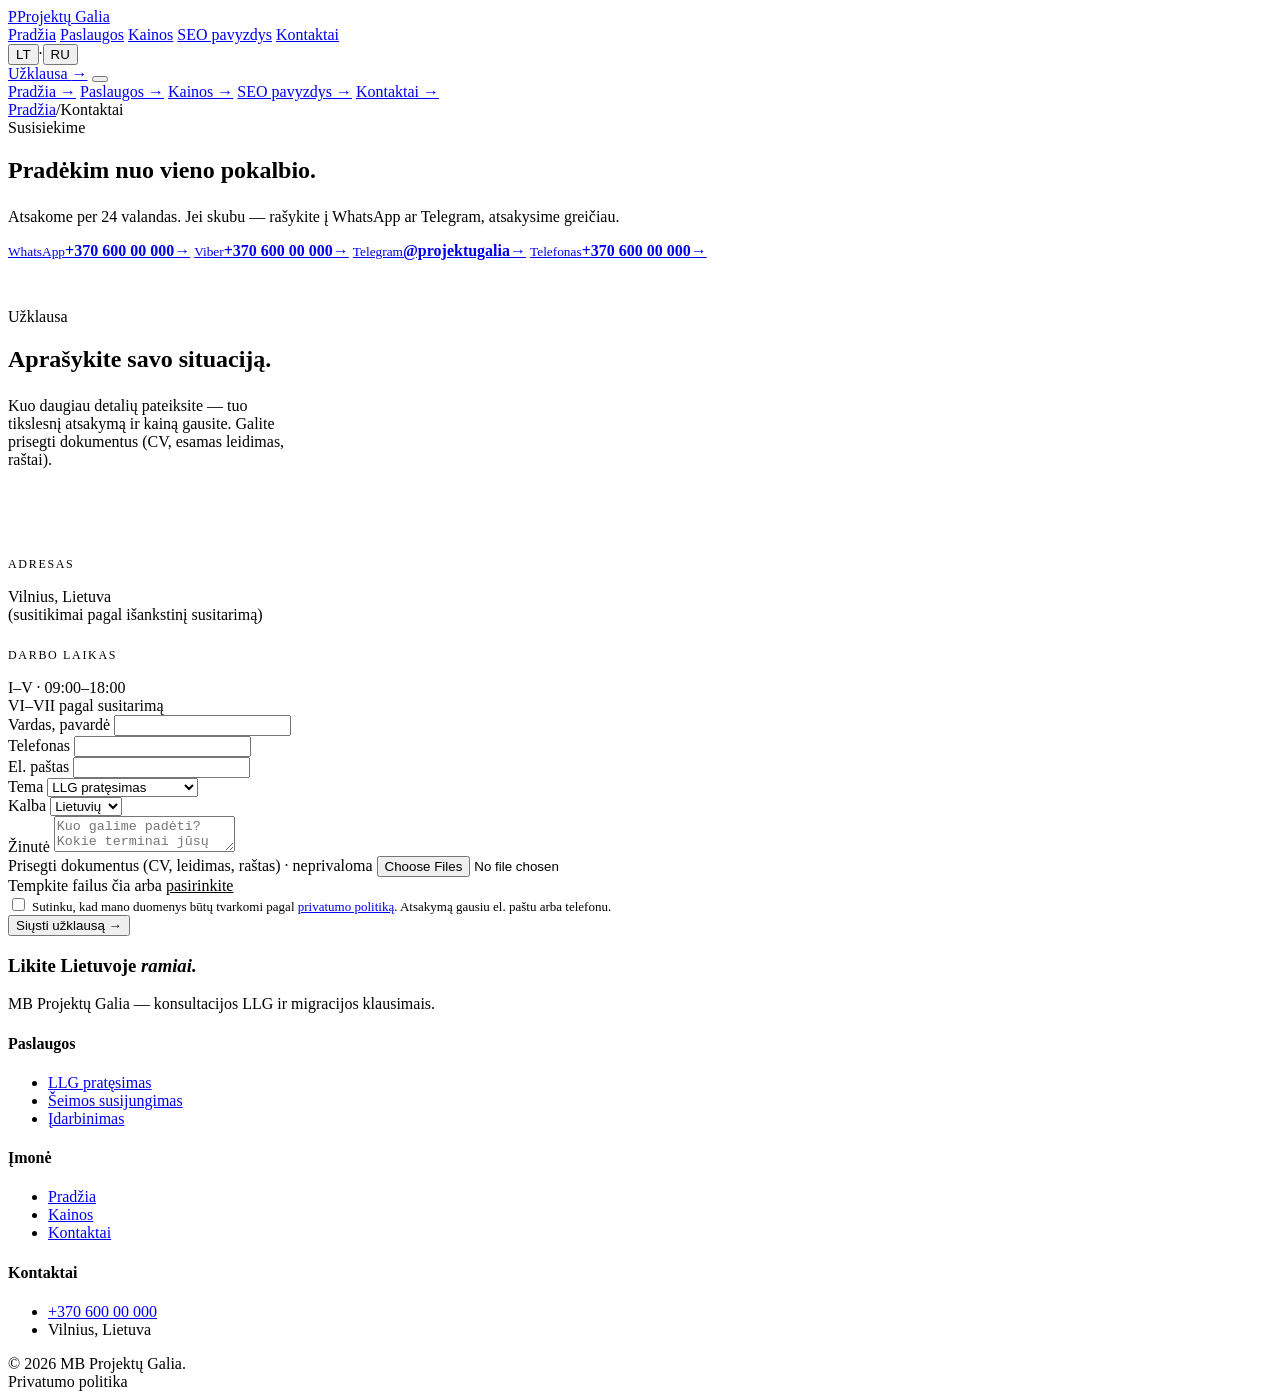
==== contact.html @ 4efe97d5 "Add files via upload" ====
<!doctype html>
<html lang="lt">
<head>
<meta charset="utf-8">
<meta name="viewport" content="width=device-width, initial-scale=1, viewport-fit=cover">
<meta name="theme-color" content="#F6F2EE">
<title>Kontaktai — Projektų Galia</title>
<meta name="description" content="Susisiekite per WhatsApp, Viber, Telegram, telefonu ar el. paštu. Pateikite užklausą su dokumentais — atsakysim per 24 val.">
<link rel="preconnect" href="https://fonts.googleapis.com">
<link rel="preconnect" href="https://fonts.gstatic.com" crossorigin>
<link href="https://fonts.googleapis.com/css2?family=Instrument+Serif:ital@0;1&family=Geist:wght@300;400;500;600&display=swap" rel="stylesheet">
<link rel="stylesheet" href="assets/styles.css">
</head>
<body>

<header class="nav">
  <div class="wrap nav-inner">
    <a href="index.html" class="brand"><span class="brand-mark">P</span><span>Projektų <span class="word">Galia</span></span></a>
    <nav class="nav-links">
      <a href="index.html">Pradžia</a>
      <a href="services.html">Paslaugos</a>
      <a href="pricing.html">Kainos</a>
      <a href="service.html">SEO pavyzdys</a>
      <a href="contact.html" class="is-active">Kontaktai</a>
    </nav>
    <div class="nav-right">
      <div class="lang-switch"><button class="is-active">LT</button><span>·</span><button>RU</button></div>
      <a href="#form" class="btn btn-primary">Užklausa <span class="arrow">→</span></a>
      <button class="nav-toggle" aria-label="Meniu"><span></span></button>
    </div>
  </div>
</header>
<div class="mobile-menu">
  <a href="index.html">Pradžia <span>→</span></a>
  <a href="services.html">Paslaugos <span>→</span></a>
  <a href="pricing.html">Kainos <span>→</span></a>
  <a href="service.html">SEO pavyzdys <span>→</span></a>
  <a href="contact.html">Kontaktai <span>→</span></a>
</div>

<section class="section" style="padding-bottom:48px;">
  <div class="wrap">
    <div class="bread"><a href="index.html">Pradžia</a><span class="sep">/</span><span>Kontaktai</span></div>
    <div class="hero-grid">
      <div class="reveal">
        <div class="eyebrow hero-eyebrow">Susisiekime</div>
        <h1>Pradėkim nuo <span class="it">vieno pokalbio.</span></h1>
        <p class="hero-lede" style="margin-top:24px;">Atsakome per 24 valandas. Jei skubu — rašykite į WhatsApp ar Telegram, atsakysime greičiau.</p>
      </div>
      <div class="reveal" style="align-self:end;">
        <div class="cta-channels">
          <a href="https://wa.me/37060000000" class="cta-channel"><span class="ch-label"><small>WhatsApp</small><strong>+370 600 00 000</strong></span><span class="arrow">→</span></a>
          <a href="viber://chat?number=%2B37060000000" class="cta-channel"><span class="ch-label"><small>Viber</small><strong>+370 600 00 000</strong></span><span class="arrow">→</span></a>
          <a href="https://t.me/projektugalia" class="cta-channel"><span class="ch-label"><small>Telegram</small><strong>@projektugalia</strong></span><span class="arrow">→</span></a>
          <a href="tel:+37060000000" class="cta-channel"><span class="ch-label"><small>Telefonas</small><strong>+370 600 00 000</strong></span><span class="arrow">→</span></a>
        </div>
      </div>
    </div>
  </div>
</section>

<section class="section" id="form" style="padding-top:0;">
  <div class="wrap">
    <div class="why" style="grid-template-columns: 5fr 7fr;">
      <div class="reveal">
        <div class="eyebrow" style="margin-bottom:20px;">Užklausa</div>
        <h2>Aprašykite <span class="it">savo situaciją.</span></h2>
        <p style="margin-top:24px;max-width:36ch;">Kuo daugiau detalių pateiksite — tuo tikslesnį atsakymą ir kainą gausite. Galite prisegti dokumentus (CV, esamas leidimas, raštai).</p>

        <div style="margin-top:48px;border-top:1px solid var(--line);padding-top:24px;">
          <h4 style="font-family:var(--font-body);font-size:12px;letter-spacing:.14em;text-transform:uppercase;color:var(--ink-3);font-weight:500;margin-bottom:16px;">Adresas</h4>
          <p style="margin:0;color:var(--ink);">Vilnius, Lietuva<br><span style="color:var(--ink-3);">(susitikimai pagal išankstinį susitarimą)</span></p>
        </div>
        <div style="margin-top:24px;">
          <h4 style="font-family:var(--font-body);font-size:12px;letter-spacing:.14em;text-transform:uppercase;color:var(--ink-3);font-weight:500;margin-bottom:16px;">Darbo laikas</h4>
          <p style="margin:0;">I–V · 09:00–18:00<br><span style="color:var(--ink-3);">VI–VII pagal susitarimą</span></p>
        </div>
      </div>

      <form class="contact-form reveal" novalidate>
        <div class="form-grid">
          <div class="field">
            <label for="name">Vardas, pavardė</label>
            <input id="name" type="text" name="name" required autocomplete="name">
          </div>
          <div class="field">
            <label for="phone">Telefonas</label>
            <input id="phone" type="tel" name="phone" autocomplete="tel">
          </div>
          <div class="field full">
            <label for="email">El. paštas</label>
            <input id="email" type="email" name="email" required autocomplete="email">
          </div>
          <div class="field">
            <label for="topic">Tema</label>
            <select id="topic" name="topic">
              <option>LLG pratęsimas</option>
              <option>Šeimos susijungimas</option>
              <option>Įdarbinimas (įmonė)</option>
              <option>Studijos</option>
              <option>Dokumentai / vertimai</option>
              <option>Kita</option>
            </select>
          </div>
          <div class="field">
            <label for="lang">Kalba</label>
            <select id="lang" name="lang">
              <option>Lietuvių</option>
              <option>Русский</option>
              <option>English</option>
            </select>
          </div>
          <div class="field full">
            <label for="msg">Žinutė</label>
            <textarea id="msg" name="msg" placeholder="Kuo galime padėti? Kokie terminai jūsų atveju?"></textarea>
          </div>
          <div class="field full">
            <label>Prisegti dokumentus (CV, leidimas, raštas) · neprivaloma</label>
            <label class="file-drop">
              <input type="file" name="files" multiple>
              <div>Tempkite failus čia arba <u>pasirinkite</u></div>
              <div class="files"></div>
            </label>
          </div>
          <div class="field full consent">
            <input id="agree" type="checkbox" required>
            <label for="agree" style="font-size:13px;letter-spacing:0;text-transform:none;color:var(--ink-3);">
              Sutinku, kad mano duomenys būtų tvarkomi pagal <a href="#">privatumo politiką</a>. Atsakymą gausiu el. paštu arba telefonu.
            </label>
          </div>
          <div class="field full" style="display:flex;gap:12px;flex-wrap:wrap;align-items:center;">
            <button type="submit" class="btn btn-accent">Siųsti užklausą <span class="arrow">→</span></button>
            <span class="form-success" style="display:none;color:var(--ok);font-size:14px;">Ačiū — gavome jūsų užklausą. Atsakysime per 24 val.</span>
          </div>
        </div>
      </form>
    </div>
  </div>
</section>

<footer class="footer">
  <div class="wrap">
    <div class="footer-grid">
      <div class="footer-brand"><h3>Likite Lietuvoje <em>ramiai.</em></h3><p>MB Projektų Galia — konsultacijos LLG ir migracijos klausimais.</p></div>
      <div><h4>Paslaugos</h4><ul><li><a href="services.html">LLG pratęsimas</a></li><li><a href="services.html">Šeimos susijungimas</a></li><li><a href="services.html">Įdarbinimas</a></li></ul></div>
      <div><h4>Įmonė</h4><ul><li><a href="index.html">Pradžia</a></li><li><a href="pricing.html">Kainos</a></li><li><a href="contact.html">Kontaktai</a></li></ul></div>
      <div><h4>Kontaktai</h4><ul><li><a href="tel:+37060000000">+370 600 00 000</a></li><li>Vilnius, Lietuva</li></ul></div>
    </div>
    <div class="footer-bottom"><div>© 2026 MB Projektų Galia.</div><div>Privatumo politika</div></div>
  </div>
</footer>

<style>.form-success.show{display:inline!important;}</style>
<script src="assets/main.js" defer></script>
</body>
</html>
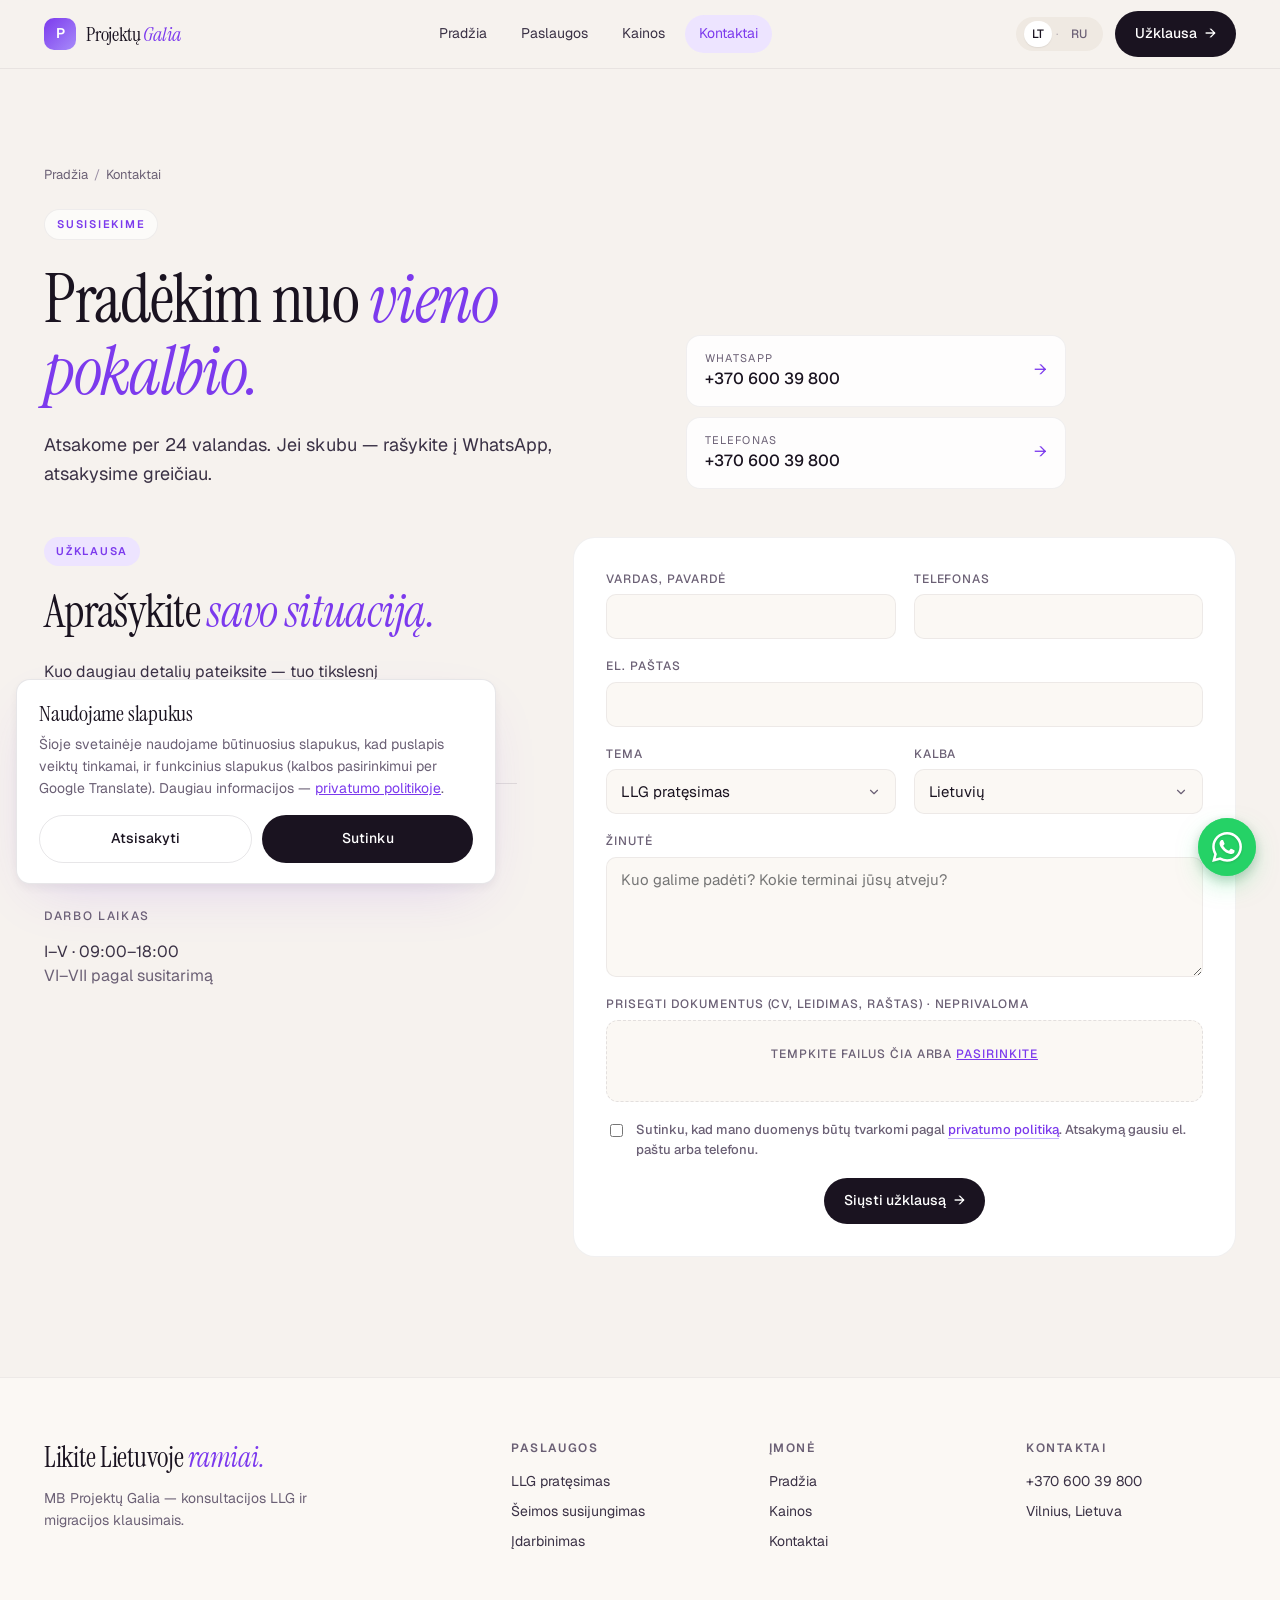
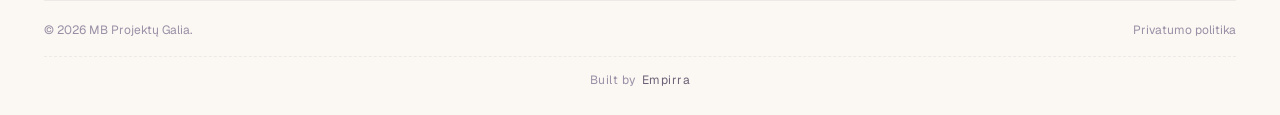
==== commit 6f6c4249: "feat: kliento turinys + WhatsApp FAB, Google Translate, cookies, privacy policy - Pakeistas placehol" ====
--- a/contact.html
+++ b/contact.html
@@ -5,7 +5,7 @@
 <meta name="viewport" content="width=device-width, initial-scale=1, viewport-fit=cover">
 <meta name="theme-color" content="#F6F2EE">
 <title>Kontaktai — Projektų Galia</title>
-<meta name="description" content="Susisiekite per WhatsApp, Viber, Telegram, telefonu ar el. paštu. Pateikite užklausą su dokumentais — atsakysim per 24 val.">
+<meta name="description" content="Susisiekite per WhatsApp, telefonu ar el. paštu. Pateikite užklausą su dokumentais — atsakysim per 24 val.">
 <link rel="preconnect" href="https://fonts.googleapis.com">
 <link rel="preconnect" href="https://fonts.gstatic.com" crossorigin>
 <link href="https://fonts.googleapis.com/css2?family=Instrument+Serif:ital@0;1&family=Geist:wght@300;400;500;600&display=swap" rel="stylesheet">
@@ -20,7 +20,6 @@
       <a href="index.html">Pradžia</a>
       <a href="services.html">Paslaugos</a>
       <a href="pricing.html">Kainos</a>
-      <a href="service.html">SEO pavyzdys</a>
       <a href="contact.html" class="is-active">Kontaktai</a>
     </nav>
     <div class="nav-right">
@@ -34,7 +33,6 @@
   <a href="index.html">Pradžia <span>→</span></a>
   <a href="services.html">Paslaugos <span>→</span></a>
   <a href="pricing.html">Kainos <span>→</span></a>
-  <a href="service.html">SEO pavyzdys <span>→</span></a>
   <a href="contact.html">Kontaktai <span>→</span></a>
 </div>
 
@@ -45,14 +43,12 @@
       <div class="reveal">
         <div class="eyebrow hero-eyebrow">Susisiekime</div>
         <h1>Pradėkim nuo <span class="it">vieno pokalbio.</span></h1>
-        <p class="hero-lede" style="margin-top:24px;">Atsakome per 24 valandas. Jei skubu — rašykite į WhatsApp ar Telegram, atsakysime greičiau.</p>
+        <p class="hero-lede" style="margin-top:24px;">Atsakome per 24 valandas. Jei skubu — rašykite į WhatsApp, atsakysime greičiau.</p>
       </div>
       <div class="reveal" style="align-self:end;">
         <div class="cta-channels">
-          <a href="https://wa.me/37060000000" class="cta-channel"><span class="ch-label"><small>WhatsApp</small><strong>+370 600 00 000</strong></span><span class="arrow">→</span></a>
-          <a href="viber://chat?number=%2B37060000000" class="cta-channel"><span class="ch-label"><small>Viber</small><strong>+370 600 00 000</strong></span><span class="arrow">→</span></a>
-          <a href="https://t.me/projektugalia" class="cta-channel"><span class="ch-label"><small>Telegram</small><strong>@projektugalia</strong></span><span class="arrow">→</span></a>
-          <a href="tel:+37060000000" class="cta-channel"><span class="ch-label"><small>Telefonas</small><strong>+370 600 00 000</strong></span><span class="arrow">→</span></a>
+          <a href="https://wa.me/37060039800" class="cta-channel"><span class="ch-label"><small>WhatsApp</small><strong>+370 600 39 800</strong></span><span class="arrow">→</span></a>
+          <a href="tel:+37060039800" class="cta-channel"><span class="ch-label"><small>Telefonas</small><strong>+370 600 39 800</strong></span><span class="arrow">→</span></a>
         </div>
       </div>
     </div>
@@ -144,13 +140,19 @@
       <div class="footer-brand"><h3>Likite Lietuvoje <em>ramiai.</em></h3><p>MB Projektų Galia — konsultacijos LLG ir migracijos klausimais.</p></div>
       <div><h4>Paslaugos</h4><ul><li><a href="services.html">LLG pratęsimas</a></li><li><a href="services.html">Šeimos susijungimas</a></li><li><a href="services.html">Įdarbinimas</a></li></ul></div>
       <div><h4>Įmonė</h4><ul><li><a href="index.html">Pradžia</a></li><li><a href="pricing.html">Kainos</a></li><li><a href="contact.html">Kontaktai</a></li></ul></div>
-      <div><h4>Kontaktai</h4><ul><li><a href="tel:+37060000000">+370 600 00 000</a></li><li>Vilnius, Lietuva</li></ul></div>
+      <div><h4>Kontaktai</h4><ul><li><a href="tel:+37060039800">+370 600 39 800</a></li><li>Vilnius, Lietuva</li></ul></div>
     </div>
-    <div class="footer-bottom"><div>© 2026 MB Projektų Galia.</div><div>Privatumo politika</div></div>
+    <div class="footer-bottom"><div>© 2026 MB Projektų Galia.</div><div><a href="privacy-policy.html">Privatumo politika</a></div></div>
+    <div class="built-by">Built by <a href="https://www.empirra.com" target="_blank" rel="noopener">Empirra</a></div>
   </div>
 </footer>
 
 <style>.form-success.show{display:inline!important;}</style>
+<a href="https://wa.me/37060039800" target="_blank" rel="noopener noreferrer" aria-label="Susisiekti per WhatsApp" class="wa-fab">
+  <svg viewBox="0 0 24 24" xmlns="http://www.w3.org/2000/svg" aria-hidden="true" focusable="false"><path d="M17.472 14.382c-.297-.149-1.758-.867-2.03-.967-.273-.099-.471-.148-.67.15-.197.297-.767.966-.94 1.164-.173.199-.347.223-.644.075-.297-.15-1.255-.463-2.39-1.475-.883-.788-1.48-1.761-1.653-2.059-.173-.297-.018-.458.13-.606.134-.133.297-.347.446-.52.149-.174.198-.298.298-.497.099-.198.05-.371-.025-.52-.075-.149-.669-1.612-.916-2.207-.242-.579-.487-.5-.669-.51l-.57-.01c-.198 0-.52.074-.792.372-.272.297-1.04 1.016-1.04 2.479 0 1.462 1.065 2.875 1.213 3.074.149.198 2.096 3.2 5.077 4.487.709.306 1.262.489 1.694.625.712.227 1.36.195 1.871.118.571-.085 1.758-.719 2.006-1.413.248-.694.248-1.289.173-1.413-.074-.124-.272-.198-.57-.347m-5.421 7.403h-.004a9.87 9.87 0 0 1-5.031-1.378l-.361-.214-3.741.982.998-3.648-.235-.374a9.86 9.86 0 0 1-1.51-5.26c.001-5.45 4.436-9.884 9.888-9.884 2.64 0 5.122 1.03 6.988 2.898a9.825 9.825 0 0 1 2.893 6.994c-.003 5.45-4.437 9.884-9.885 9.884m8.413-18.297A11.815 11.815 0 0 0 12.05 0C5.495 0 .16 5.335.157 11.892c0 2.096.547 4.142 1.588 5.945L.057 24l6.305-1.654a11.882 11.882 0 0 0 5.683 1.448h.005c6.554 0 11.89-5.335 11.893-11.893A11.821 11.821 0 0 0 20.464 3.488"/></svg>
+</a>
+<div id="google_translate_element" aria-hidden="true"></div>
 <script src="assets/main.js" defer></script>
+<script src="https://translate.google.com/translate_a/element.js?cb=googleTranslateElementInit" defer></script>
 </body>
 </html>
--- a/assets/styles.css
+++ b/assets/styles.css
@@ -0,0 +1,1467 @@
+/* ========================================================================
+   Projektų Galia — light pastel theme
+   - Background: warm cream (#F6F2EE)
+   - Accent: pastel purple (#A78BFA / #C4B5FD)
+   - Headings: Instrument Serif (italic accent)
+   - Body: Geist
+   ======================================================================== */
+
+:root {
+  --bg: #F6F2EE;
+  --bg-2: #FBF8F4;
+  --bg-3: #EFE9E2;
+  --card: #FFFFFF;
+  --line: rgba(20, 14, 30, 0.10);
+  --line-2: rgba(20, 14, 30, 0.06);
+  --ink: #1A1320;
+  --ink-2: #3A3145;
+  --ink-3: #6B6075;
+  --ink-4: #9A8FA5;
+  --accent: #7C3AED;
+  --accent-2: #A78BFA;
+  --accent-3: #C4B5FD;
+  --accent-soft: #EDE4FF;
+  --ok: #047857;
+  --warn: #B45309;
+  --shadow-sm: 0 1px 2px rgba(20, 14, 30, .04), 0 1px 1px rgba(20, 14, 30, .03);
+  --shadow-md: 0 6px 24px -8px rgba(124, 58, 237, .12), 0 2px 6px rgba(20, 14, 30, .05);
+  --shadow-lg: 0 20px 60px -20px rgba(124, 58, 237, .18), 0 4px 12px rgba(20, 14, 30, .06);
+  --radius-sm: 8px;
+  --radius: 14px;
+  --radius-lg: 22px;
+  --radius-xl: 28px;
+  --font-display: "Instrument Serif", "Geist", Georgia, serif;
+  --font-body: "Geist", -apple-system, BlinkMacSystemFont, "Segoe UI", Roboto, sans-serif;
+  --wrap: 1240px;
+  --wrap-narrow: 820px;
+  --ease: cubic-bezier(.2, .8, .2, 1);
+}
+
+*, *::before, *::after { box-sizing: border-box; }
+html { -webkit-text-size-adjust: 100%; scroll-behavior: smooth; }
+body {
+  margin: 0;
+  background: var(--bg);
+  color: var(--ink);
+  font-family: var(--font-body);
+  font-size: 16px;
+  line-height: 1.55;
+  -webkit-font-smoothing: antialiased;
+  -moz-osx-font-smoothing: grayscale;
+  text-rendering: optimizeLegibility;
+}
+
+img, svg, video { max-width: 100%; display: block; }
+
+a { color: inherit; text-decoration: none; }
+button { font: inherit; color: inherit; background: none; border: 0; cursor: pointer; }
+
+/* ========== TYPOGRAPHY ========== */
+h1, h2, h3, h4 {
+  font-family: var(--font-display);
+  font-weight: 400;
+  letter-spacing: -0.01em;
+  color: var(--ink);
+  margin: 0;
+  line-height: 1.1;
+}
+
+h1 {
+  font-size: clamp(38px, 6vw, 68px);
+  letter-spacing: -0.02em;
+  line-height: 1.05;
+}
+h2 {
+  font-size: clamp(30px, 4vw, 46px);
+  letter-spacing: -0.015em;
+  line-height: 1.1;
+}
+h3 {
+  font-size: clamp(20px, 1.6vw, 24px);
+  line-height: 1.2;
+}
+h4 {
+  font-size: 16px;
+  font-family: var(--font-body);
+  font-weight: 600;
+  letter-spacing: 0;
+}
+
+p { margin: 0; color: var(--ink-2); }
+
+.it { font-style: italic; color: var(--accent); font-family: var(--font-display); }
+
+.eyebrow {
+  display: inline-flex;
+  align-items: center;
+  font-family: var(--font-body);
+  font-size: 11px;
+  font-weight: 600;
+  letter-spacing: 0.16em;
+  text-transform: uppercase;
+  color: var(--accent);
+  padding: 6px 12px;
+  background: var(--accent-soft);
+  border-radius: 999px;
+}
+
+.hero-eyebrow { background: rgba(255, 255, 255, .65); color: var(--accent); border: 1px solid var(--line-2); }
+
+.lead {
+  font-size: 17px;
+  line-height: 1.6;
+  color: var(--ink-2);
+  max-width: 52ch;
+}
+
+.link {
+  color: var(--accent);
+  font-weight: 500;
+  border-bottom: 1px solid transparent;
+  transition: border-color .25s var(--ease);
+}
+.link:hover { border-bottom-color: var(--accent); }
+
+/* ========== LAYOUT ========== */
+.wrap {
+  max-width: var(--wrap);
+  margin: 0 auto;
+  padding: 0 24px;
+}
+.wrap-narrow {
+  max-width: var(--wrap-narrow);
+  margin: 0 auto;
+}
+
+.section { padding: 96px 0; }
+.section-tight { padding: 56px 0; }
+
+.section-head {
+  display: grid;
+  grid-template-columns: 1fr 1fr;
+  gap: 48px;
+  align-items: end;
+  margin-bottom: 56px;
+}
+.section-head .right { display: flex; flex-direction: column; justify-content: flex-end; }
+
+@media (max-width: 820px) {
+  .section { padding: 64px 0; }
+  .section-tight { padding: 40px 0; }
+  .section-head { grid-template-columns: 1fr; gap: 24px; margin-bottom: 36px; }
+}
+
+/* ========== NAV ========== */
+.nav {
+  position: sticky;
+  top: 0;
+  z-index: 50;
+  background: rgba(246, 242, 238, 0.82);
+  backdrop-filter: saturate(140%) blur(16px);
+  -webkit-backdrop-filter: saturate(140%) blur(16px);
+  border-bottom: 1px solid var(--line-2);
+}
+.nav-inner {
+  display: flex;
+  align-items: center;
+  justify-content: space-between;
+  gap: 24px;
+  height: 68px;
+}
+.brand {
+  display: inline-flex;
+  align-items: center;
+  gap: 10px;
+  font-family: var(--font-display);
+  font-size: 20px;
+  letter-spacing: -0.01em;
+  color: var(--ink);
+}
+.brand-mark {
+  display: inline-grid;
+  place-items: center;
+  width: 32px;
+  height: 32px;
+  border-radius: 10px;
+  background: linear-gradient(135deg, var(--accent), var(--accent-2));
+  color: #fff;
+  font-family: var(--font-body);
+  font-size: 14px;
+  font-weight: 600;
+  letter-spacing: -0.02em;
+}
+.brand .word { font-style: italic; color: var(--accent); }
+
+.nav-links {
+  display: flex;
+  gap: 6px;
+  align-items: center;
+}
+.nav-links a {
+  padding: 8px 14px;
+  font-size: 14px;
+  color: var(--ink-2);
+  border-radius: 999px;
+  transition: color .2s var(--ease), background .2s var(--ease);
+}
+.nav-links a:hover { color: var(--ink); background: var(--bg-3); }
+.nav-links a.is-active { color: var(--accent); background: var(--accent-soft); }
+
+.nav-right { display: flex; align-items: center; gap: 12px; }
+
+.lang-switch {
+  display: inline-flex;
+  align-items: center;
+  gap: 4px;
+  padding: 4px 8px;
+  background: var(--bg-3);
+  border-radius: 999px;
+  font-size: 12px;
+  letter-spacing: 0.06em;
+  color: var(--ink-3);
+}
+.lang-switch button {
+  padding: 4px 8px;
+  border-radius: 999px;
+  font-weight: 500;
+  color: var(--ink-3);
+  transition: color .2s var(--ease), background .2s var(--ease);
+}
+.lang-switch button.is-active { background: #fff; color: var(--ink); box-shadow: var(--shadow-sm); }
+.lang-switch span { opacity: .4; }
+
+.nav-toggle {
+  display: none;
+  width: 40px; height: 40px;
+  border-radius: 12px;
+  border: 1px solid var(--line);
+  position: relative;
+}
+.nav-toggle span,
+.nav-toggle span::before,
+.nav-toggle span::after {
+  content: "";
+  display: block;
+  position: absolute;
+  left: 11px;
+  width: 18px;
+  height: 1.5px;
+  background: var(--ink);
+  transition: transform .25s var(--ease), top .25s var(--ease);
+}
+.nav-toggle span { top: 50%; transform: translateY(-50%); }
+.nav-toggle span::before { top: -6px; }
+.nav-toggle span::after { top: 6px; }
+.nav-toggle.is-open span { background: transparent; }
+.nav-toggle.is-open span::before { top: 0; transform: rotate(45deg); }
+.nav-toggle.is-open span::after { top: 0; transform: rotate(-45deg); }
+
+.mobile-menu {
+  display: none;
+  padding: 12px 24px 24px;
+  background: var(--bg);
+  border-bottom: 1px solid var(--line-2);
+  position: sticky;
+  top: 68px;
+  z-index: 49;
+}
+.mobile-menu a {
+  display: flex;
+  align-items: center;
+  justify-content: space-between;
+  padding: 14px 4px;
+  border-bottom: 1px solid var(--line-2);
+  font-size: 18px;
+  color: var(--ink);
+}
+.mobile-menu a span { color: var(--accent); }
+.mobile-menu .menu-cta {
+  margin-top: 16px;
+  display: flex;
+  flex-direction: column;
+  gap: 10px;
+}
+
+@media (max-width: 900px) {
+  .nav-links { display: none; }
+  .lang-switch { display: none; }
+  .nav-right .btn-accent,
+  .nav-right .btn-primary { display: none; }
+  .nav-toggle { display: inline-flex; align-items: center; justify-content: center; }
+  .mobile-menu.is-open { display: block; }
+}
+
+/* ========== BUTTONS ========== */
+.btn {
+  display: inline-flex;
+  align-items: center;
+  gap: 8px;
+  padding: 12px 20px;
+  border-radius: 999px;
+  font-size: 14px;
+  font-weight: 500;
+  white-space: nowrap;
+  transition: transform .2s var(--ease), background .25s var(--ease), color .25s var(--ease), box-shadow .25s var(--ease), border-color .25s var(--ease);
+  cursor: pointer;
+}
+.btn:hover { transform: translateY(-1px); }
+.btn:active { transform: translateY(0); }
+
+.btn-accent,
+.btn-primary {
+  background: var(--ink);
+  color: #fff;
+}
+.btn-accent:hover,
+.btn-primary:hover {
+  background: var(--accent);
+  box-shadow: var(--shadow-md);
+}
+.btn-ghost {
+  background: transparent;
+  color: var(--ink);
+  border: 1px solid var(--line);
+}
+.btn-ghost:hover { background: #fff; border-color: var(--accent-3); }
+
+.btn .arrow { transition: transform .25s var(--ease); }
+.btn:hover .arrow { transform: translateX(3px); }
+.arrow { display: inline-block; }
+
+/* ========== HERO ========== */
+.hero {
+  padding: 56px 0 80px;
+  position: relative;
+  overflow: hidden;
+}
+.hero::before {
+  content: "";
+  position: absolute;
+  top: -20%;
+  right: -10%;
+  width: 540px;
+  height: 540px;
+  border-radius: 50%;
+  background: radial-gradient(circle at center, var(--accent-soft) 0%, transparent 65%);
+  pointer-events: none;
+}
+.hero-grid {
+  display: grid;
+  grid-template-columns: 1.05fr 1fr;
+  gap: 64px;
+  align-items: center;
+  position: relative;
+  z-index: 1;
+}
+.hero-lede {
+  margin-top: 24px;
+  font-size: 18px;
+  color: var(--ink-2);
+  max-width: 52ch;
+  line-height: 1.6;
+}
+.hero-cta {
+  margin-top: 32px;
+  display: flex;
+  flex-wrap: wrap;
+  gap: 12px;
+}
+.hero-meta {
+  margin-top: 36px;
+  display: flex;
+  flex-wrap: wrap;
+  gap: 20px 28px;
+  color: var(--ink-3);
+  font-size: 13px;
+}
+.hero-meta > div { display: inline-flex; align-items: center; gap: 8px; }
+.dot {
+  width: 6px; height: 6px;
+  border-radius: 50%;
+  background: var(--accent-2);
+}
+
+@media (max-width: 900px) {
+  .hero { padding: 40px 0 56px; }
+  .hero-grid { grid-template-columns: 1fr; gap: 40px; }
+}
+
+h1 { margin-top: 24px; }
+
+/* ========== HERO VISUAL (LIVE byla card) ========== */
+.hero-visual {
+  position: relative;
+  display: flex;
+  justify-content: center;
+}
+.hero-visual-inner {
+  width: 100%;
+  max-width: 480px;
+  background: #fff;
+  border-radius: var(--radius-lg);
+  border: 1px solid var(--line-2);
+  box-shadow: var(--shadow-lg);
+  overflow: hidden;
+}
+.hv-head {
+  display: flex;
+  align-items: center;
+  justify-content: space-between;
+  gap: 12px;
+  padding: 14px 18px;
+  background: var(--bg-2);
+  border-bottom: 1px solid var(--line-2);
+  font-family: var(--font-body);
+  font-size: 12px;
+  letter-spacing: 0.08em;
+  color: var(--ink-3);
+  text-transform: uppercase;
+}
+.dots { display: inline-flex; gap: 5px; }
+.dots span {
+  width: 9px; height: 9px;
+  border-radius: 50%;
+  background: var(--line);
+}
+.dots span:nth-child(1) { background: #FCA5A5; }
+.dots span:nth-child(2) { background: #FCD34D; }
+.dots span:nth-child(3) { background: #6EE7B7; }
+
+.live {
+  display: inline-flex;
+  align-items: center;
+  gap: 6px;
+  color: #B91C1C;
+  font-weight: 600;
+}
+.live::before {
+  content: "";
+  width: 6px; height: 6px;
+  border-radius: 50%;
+  background: #DC2626;
+  box-shadow: 0 0 0 0 rgba(220, 38, 38, .55);
+  animation: pulse 1.6s infinite;
+}
+@keyframes pulse {
+  0% { box-shadow: 0 0 0 0 rgba(220, 38, 38, .55); }
+  70% { box-shadow: 0 0 0 8px rgba(220, 38, 38, 0); }
+  100% { box-shadow: 0 0 0 0 rgba(220, 38, 38, 0); }
+}
+
+.hv-flow { padding: 16px 18px; display: flex; flex-direction: column; gap: 6px; }
+.hv-row {
+  display: grid;
+  grid-template-columns: auto 1fr auto;
+  align-items: center;
+  gap: 12px;
+  padding: 10px 12px;
+  border-radius: var(--radius);
+  background: var(--bg-2);
+  border: 1px solid var(--line-2);
+}
+.hv-row .node {
+  display: inline-grid;
+  place-items: center;
+  width: 32px; height: 32px;
+  border-radius: 10px;
+  background: var(--bg-3);
+  color: var(--ink-3);
+  font-family: var(--font-body);
+  font-size: 12px;
+  font-weight: 600;
+}
+.hv-row .label {
+  display: flex;
+  flex-direction: column;
+  gap: 2px;
+  font-size: 14px;
+  color: var(--ink);
+}
+.hv-row .label small {
+  font-size: 12px;
+  color: var(--ink-3);
+}
+.hv-row .badge {
+  font-size: 11px;
+  font-weight: 600;
+  letter-spacing: 0.04em;
+  padding: 4px 10px;
+  border-radius: 999px;
+  background: var(--bg-3);
+  color: var(--ink-3);
+  text-transform: uppercase;
+}
+.hv-row.done .node { background: #D1FAE5; color: #047857; }
+.hv-row.done .badge { background: #D1FAE5; color: #047857; }
+.hv-row:not(.done):not(.pending) .node { background: var(--accent-soft); color: var(--accent); }
+.hv-row:not(.done):not(.pending) .badge { background: var(--accent-soft); color: var(--accent); }
+.hv-row.pending .node { background: var(--bg-3); color: var(--ink-4); }
+.hv-row.pending .badge { background: transparent; border: 1px dashed var(--line); color: var(--ink-4); }
+
+.hv-foot {
+  display: flex;
+  justify-content: space-between;
+  align-items: center;
+  gap: 12px;
+  padding: 14px 18px;
+  border-top: 1px solid var(--line-2);
+  background: var(--bg-2);
+  font-size: 13px;
+  color: var(--ink-3);
+}
+.hv-foot strong { color: var(--ink); font-weight: 600; }
+
+
+/* ========== TRUST STRIP ========== */
+.trust-strip {
+  padding: 24px 0;
+  border-top: 1px solid var(--line-2);
+  border-bottom: 1px solid var(--line-2);
+  background: var(--bg-2);
+}
+.trust-strip-inner {
+  display: grid;
+  grid-template-columns: repeat(4, 1fr);
+  gap: 24px;
+}
+.trust-stat .num {
+  font-family: var(--font-display);
+  font-size: clamp(28px, 3.4vw, 40px);
+  color: var(--ink);
+  line-height: 1;
+  letter-spacing: -0.02em;
+}
+.trust-stat .lbl {
+  margin-top: 6px;
+  font-size: 13px;
+  color: var(--ink-3);
+}
+@media (max-width: 720px) {
+  .trust-strip-inner { grid-template-columns: repeat(2, 1fr); gap: 20px 16px; }
+}
+
+/* ========== INTEGRATIONS ========== */
+.integ { padding: 64px 0; }
+.integ-h {
+  text-align: center;
+  font-size: 12px;
+  letter-spacing: 0.16em;
+  text-transform: uppercase;
+  color: var(--ink-3);
+  margin-bottom: 28px;
+}
+.integ-grid {
+  display: flex;
+  flex-wrap: wrap;
+  justify-content: center;
+  gap: 10px 14px;
+}
+.integ-chip {
+  display: inline-flex;
+  align-items: center;
+  gap: 8px;
+  padding: 8px 14px;
+  border-radius: 999px;
+  border: 1px solid var(--line-2);
+  background: #fff;
+  font-size: 12px;
+  letter-spacing: 0.08em;
+  color: var(--ink-2);
+}
+
+/* ========== FEATURE CARDS ========== */
+.feat-grid {
+  display: grid;
+  grid-template-columns: repeat(3, 1fr);
+  gap: 20px;
+}
+.feat-card {
+  background: #fff;
+  border-radius: var(--radius-lg);
+  border: 1px solid var(--line-2);
+  overflow: hidden;
+  transition: transform .35s var(--ease), box-shadow .35s var(--ease), border-color .35s var(--ease);
+  display: flex;
+  flex-direction: column;
+}
+.feat-card:hover {
+  transform: translateY(-3px);
+  box-shadow: var(--shadow-md);
+  border-color: var(--accent-3);
+}
+.feat-viz {
+  height: 200px;
+  background: var(--bg-2);
+  border-bottom: 1px solid var(--line-2);
+  display: flex;
+  align-items: center;
+  justify-content: center;
+  padding: 20px;
+}
+.feat-body { padding: 22px 24px 26px; }
+.feat-body h3 { margin-bottom: 10px; }
+.feat-body p { font-size: 14px; color: var(--ink-3); }
+
+.viz-rows {
+  width: 100%;
+  display: flex;
+  flex-direction: column;
+  gap: 8px;
+}
+.viz-row {
+  display: grid;
+  grid-template-columns: 18px 1fr 40px;
+  align-items: center;
+  gap: 10px;
+  padding: 8px 12px;
+  background: #fff;
+  border-radius: 10px;
+  border: 1px solid var(--line-2);
+  font-size: 12px;
+  color: var(--ink-3);
+  font-family: "Geist Mono", ui-monospace, SFMono-Regular, Menlo, monospace;
+}
+.viz-row .vn {
+  width: 8px; height: 8px;
+  border-radius: 2px;
+  background: var(--bg-3);
+}
+.viz-row .vbar {
+  height: 4px;
+  border-radius: 999px;
+  background: var(--bg-3);
+}
+.viz-row.hi { border-color: var(--accent-3); background: var(--accent-soft); color: var(--accent); }
+.viz-row.hi .vn { background: var(--accent); }
+.viz-row.hi .vbar { background: var(--accent-2); }
+
+.viz-chart { width: 100%; }
+.viz-chart svg { width: 100%; height: 100%; }
+
+.viz-nodes { width: 100%; }
+.workflow-svg { width: 100%; height: 100%; }
+.workflow-svg .line { stroke: var(--line); stroke-width: 1.5; fill: none; }
+.workflow-svg .line.active { stroke: var(--accent-2); stroke-dasharray: 6 4; animation: dash 1.4s linear infinite; }
+@keyframes dash { to { stroke-dashoffset: -20; } }
+.workflow-svg .node { fill: #fff; stroke: var(--line); stroke-width: 1.5; }
+.workflow-svg .node.hi { fill: var(--accent); stroke: var(--accent); }
+.workflow-svg text {
+  font-family: var(--font-body);
+  font-size: 10px;
+  fill: var(--ink-3);
+  letter-spacing: 0.04em;
+  text-transform: uppercase;
+}
+
+@media (max-width: 900px) { .feat-grid { grid-template-columns: 1fr; } }
+
+/* ========== WHY (AUTHORITY) ========== */
+.why {
+  display: grid;
+  grid-template-columns: 5fr 7fr;
+  gap: 56px;
+  align-items: start;
+}
+.why-h p { margin-top: 24px; max-width: 38ch; }
+.why-list { display: grid; grid-template-columns: repeat(2, 1fr); gap: 20px; }
+.why-item {
+  background: #fff;
+  border: 1px solid var(--line-2);
+  border-radius: var(--radius);
+  padding: 24px;
+  display: flex;
+  flex-direction: column;
+  gap: 12px;
+  transition: border-color .25s var(--ease), transform .25s var(--ease);
+}
+.why-item:hover { border-color: var(--accent-3); transform: translateY(-2px); }
+.why-item .idx {
+  font-family: var(--font-display);
+  font-size: 22px;
+  color: var(--accent);
+  font-style: italic;
+}
+.why-item h3 { font-size: 18px; margin-bottom: 6px; }
+.why-item p { font-size: 14px; color: var(--ink-3); }
+
+@media (max-width: 900px) {
+  .why { grid-template-columns: 1fr; gap: 32px; }
+  .why-list { grid-template-columns: 1fr; }
+}
+
+/* ========== SERVICES GRID ========== */
+.services-grid {
+  display: grid;
+  grid-template-columns: repeat(2, 1fr);
+  gap: 20px;
+}
+.svc-card {
+  background: #fff;
+  border: 1px solid var(--line-2);
+  border-radius: var(--radius-lg);
+  padding: 28px 28px 26px;
+  display: flex;
+  flex-direction: column;
+  gap: 18px;
+  transition: transform .3s var(--ease), box-shadow .3s var(--ease), border-color .3s var(--ease);
+  min-height: 260px;
+}
+.svc-card:hover {
+  transform: translateY(-3px);
+  box-shadow: var(--shadow-md);
+  border-color: var(--accent-3);
+}
+.svc-card .num {
+  font-family: var(--font-body);
+  font-size: 11px;
+  letter-spacing: 0.16em;
+  text-transform: uppercase;
+  color: var(--accent);
+}
+.svc-card h3 { font-size: 22px; margin-bottom: 8px; }
+.svc-card p { font-size: 14px; color: var(--ink-3); line-height: 1.55; }
+.meta { display: flex; flex-wrap: wrap; gap: 6px; }
+.tag {
+  display: inline-flex;
+  align-items: center;
+  padding: 4px 10px;
+  background: var(--bg-3);
+  border-radius: 999px;
+  font-size: 11px;
+  letter-spacing: 0.04em;
+  color: var(--ink-2);
+}
+.more {
+  font-size: 13px;
+  font-weight: 500;
+  color: var(--accent);
+  display: inline-flex;
+  align-items: center;
+  gap: 6px;
+}
+.more .arrow { transition: transform .25s var(--ease); }
+.svc-card:hover .more .arrow { transform: translateX(3px); }
+
+@media (max-width: 820px) { .services-grid { grid-template-columns: 1fr; } }
+
+/* ========== PROCESS ========== */
+.process-grid {
+  display: grid;
+  grid-template-columns: repeat(4, 1fr);
+  gap: 18px;
+}
+.process-step {
+  background: var(--bg-2);
+  border: 1px solid var(--line-2);
+  border-radius: var(--radius);
+  padding: 22px;
+  display: flex;
+  flex-direction: column;
+  gap: 18px;
+  min-height: 180px;
+}
+.process-step .top {
+  display: flex;
+  justify-content: space-between;
+  align-items: center;
+}
+.step-num {
+  font-family: var(--font-display);
+  font-size: 28px;
+  font-style: italic;
+  color: var(--accent);
+  line-height: 1;
+}
+.step-tag {
+  font-size: 11px;
+  letter-spacing: 0.12em;
+  text-transform: uppercase;
+  color: var(--ink-3);
+  padding: 4px 10px;
+  background: #fff;
+  border-radius: 999px;
+  border: 1px solid var(--line-2);
+}
+.process-step h3 { font-size: 18px; margin-bottom: 6px; }
+.process-step p { font-size: 14px; color: var(--ink-3); }
+
+@media (max-width: 900px) { .process-grid { grid-template-columns: repeat(2, 1fr); } }
+@media (max-width: 540px) { .process-grid { grid-template-columns: 1fr; } }
+
+/* ========== SEO GRID ========== */
+.seo-grid {
+  display: grid;
+  grid-template-columns: repeat(3, 1fr);
+  gap: 14px;
+}
+.seo-cell {
+  display: flex;
+  flex-direction: column;
+  gap: 12px;
+  padding: 22px 24px;
+  background: #fff;
+  border: 1px solid var(--line-2);
+  border-radius: var(--radius);
+  transition: border-color .25s var(--ease), transform .25s var(--ease), box-shadow .25s var(--ease);
+  min-height: 150px;
+}
+.seo-cell:hover {
+  border-color: var(--accent-3);
+  transform: translateY(-2px);
+  box-shadow: var(--shadow-sm);
+}
+.seo-loc {
+  font-size: 11px;
+  letter-spacing: 0.12em;
+  text-transform: uppercase;
+  color: var(--accent);
+}
+.seo-cell h4 {
+  font-family: var(--font-display);
+  font-size: 19px;
+  font-weight: 400;
+  line-height: 1.25;
+  color: var(--ink);
+}
+.seo-arrow {
+  margin-top: auto;
+  font-size: 13px;
+  color: var(--ink-3);
+  display: inline-flex;
+  align-items: center;
+  gap: 6px;
+}
+.seo-cell:hover .seo-arrow { color: var(--accent); }
+
+@media (max-width: 900px) { .seo-grid { grid-template-columns: repeat(2, 1fr); } }
+@media (max-width: 540px) { .seo-grid { grid-template-columns: 1fr; } }
+
+/* ========== FAQ ========== */
+.faq {
+  display: grid;
+  grid-template-columns: 5fr 7fr;
+  gap: 56px;
+  align-items: start;
+}
+.faq-list {
+  display: flex;
+  flex-direction: column;
+  gap: 8px;
+}
+.faq-item {
+  background: #fff;
+  border: 1px solid var(--line-2);
+  border-radius: var(--radius);
+  overflow: hidden;
+  transition: border-color .25s var(--ease);
+}
+.faq-item.is-open { border-color: var(--accent-3); }
+.faq-q {
+  width: 100%;
+  display: flex;
+  justify-content: space-between;
+  align-items: center;
+  gap: 16px;
+  text-align: left;
+  padding: 18px 22px;
+  font-size: 16px;
+  color: var(--ink);
+  font-weight: 500;
+}
+.faq-q .icon {
+  position: relative;
+  width: 16px;
+  height: 16px;
+  flex-shrink: 0;
+}
+.faq-q .icon::before,
+.faq-q .icon::after {
+  content: "";
+  position: absolute;
+  top: 50%;
+  left: 0;
+  width: 16px;
+  height: 1.5px;
+  background: var(--accent);
+  transition: transform .3s var(--ease);
+}
+.faq-q .icon::after { transform: rotate(90deg); }
+.faq-item.is-open .faq-q .icon::after { transform: rotate(0); }
+.faq-a {
+  display: grid;
+  grid-template-rows: 0fr;
+  transition: grid-template-rows .35s var(--ease);
+}
+.faq-item.is-open .faq-a { grid-template-rows: 1fr; }
+.faq-a-inner {
+  overflow: hidden;
+  padding: 0 22px;
+  color: var(--ink-2);
+  font-size: 14px;
+  line-height: 1.6;
+}
+.faq-item.is-open .faq-a-inner { padding: 0 22px 22px; }
+
+@media (max-width: 900px) {
+  .faq { grid-template-columns: 1fr; gap: 28px; }
+}
+
+/* ========== CTA BANNER ========== */
+.cta-banner {
+  background: linear-gradient(135deg, #fff 0%, var(--accent-soft) 100%);
+  border: 1px solid var(--line-2);
+  border-radius: var(--radius-xl);
+  padding: 56px;
+  position: relative;
+  overflow: hidden;
+}
+.cta-banner-inner {
+  display: grid;
+  grid-template-columns: 1fr 1fr;
+  gap: 48px;
+  align-items: end;
+}
+.cta-row { display: flex; flex-wrap: wrap; gap: 12px; }
+.cta-banner-right { display: flex; align-items: end; justify-content: flex-end; }
+.cta-channels {
+  display: flex;
+  flex-direction: column;
+  gap: 10px;
+  width: 100%;
+  max-width: 380px;
+}
+.cta-channel {
+  display: flex;
+  align-items: center;
+  justify-content: space-between;
+  padding: 14px 18px;
+  background: rgba(255, 255, 255, .85);
+  border: 1px solid var(--line-2);
+  border-radius: var(--radius);
+  transition: background .25s var(--ease), border-color .25s var(--ease), transform .25s var(--ease);
+}
+.cta-channel:hover { background: #fff; border-color: var(--accent-3); transform: translateX(2px); }
+.ch-label { display: flex; flex-direction: column; }
+.ch-label small { font-size: 11px; letter-spacing: 0.12em; text-transform: uppercase; color: var(--ink-3); }
+.ch-label strong { font-weight: 500; color: var(--ink); }
+.cta-channel .arrow { color: var(--accent); }
+
+@media (max-width: 820px) {
+  .cta-banner { padding: 36px 28px; }
+  .cta-banner-inner { grid-template-columns: 1fr; gap: 32px; }
+  .cta-banner-right { justify-content: flex-start; }
+  .cta-channels { max-width: 100%; }
+}
+
+/* ========== FOOTER ========== */
+.footer {
+  background: var(--bg-2);
+  border-top: 1px solid var(--line-2);
+  padding: 64px 0 24px;
+  margin-top: 24px;
+}
+.footer-grid {
+  display: grid;
+  grid-template-columns: 2fr 1fr 1fr 1fr;
+  gap: 48px;
+  margin-bottom: 48px;
+}
+.footer-brand h3 {
+  font-size: 28px;
+  line-height: 1.15;
+  margin-bottom: 14px;
+}
+.footer-brand h3 em,
+.footer-brand h3 .it {
+  font-style: italic;
+  color: var(--accent);
+}
+.footer-brand p { font-size: 14px; color: var(--ink-3); max-width: 36ch; }
+.footer h4 {
+  font-size: 12px;
+  letter-spacing: 0.12em;
+  text-transform: uppercase;
+  color: var(--ink-3);
+  font-weight: 600;
+  margin-bottom: 16px;
+}
+.footer ul { list-style: none; padding: 0; margin: 0; display: flex; flex-direction: column; gap: 8px; }
+.footer ul li, .footer ul li a { font-size: 14px; color: var(--ink-2); }
+.footer ul li a { transition: color .2s var(--ease); }
+.footer ul li a:hover { color: var(--accent); }
+.footer-bottom {
+  display: flex;
+  justify-content: space-between;
+  padding-top: 20px;
+  border-top: 1px solid var(--line-2);
+  font-size: 12px;
+  color: var(--ink-4);
+}
+@media (max-width: 820px) {
+  .footer-grid { grid-template-columns: 1fr 1fr; gap: 32px; }
+  .footer-bottom { flex-direction: column; gap: 8px; }
+}
+@media (max-width: 520px) {
+  .footer-grid { grid-template-columns: 1fr; }
+}
+
+/* ========== MOBILE STICKY CTA ========== */
+.mobile-cta {
+  display: none;
+  position: fixed;
+  left: 16px;
+  right: 16px;
+  bottom: 16px;
+  z-index: 40;
+  padding: 14px 20px;
+  background: var(--ink);
+  color: #fff;
+  border-radius: 999px;
+  font-size: 15px;
+  font-weight: 500;
+  align-items: center;
+  justify-content: space-between;
+  gap: 12px;
+  box-shadow: 0 12px 32px -10px rgba(124, 58, 237, .35), 0 2px 8px rgba(20, 14, 30, .12);
+}
+@media (max-width: 720px) {
+  .mobile-cta { display: flex; }
+  body { padding-bottom: 72px; }
+}
+
+/* ========== BREADCRUMBS / PROSE / TOC / TLDR ========== */
+.bread {
+  display: flex;
+  align-items: center;
+  flex-wrap: wrap;
+  gap: 6px;
+  font-size: 13px;
+  color: var(--ink-3);
+  margin-bottom: 24px;
+}
+.bread a { color: var(--ink-3); transition: color .2s var(--ease); }
+.bread a:hover { color: var(--accent); }
+.bread .sep { color: var(--ink-4); }
+
+.tldr {
+  margin-top: 32px;
+  padding: 20px 24px;
+  background: var(--accent-soft);
+  border-left: 3px solid var(--accent);
+  border-radius: 0 var(--radius) var(--radius) 0;
+  font-size: 15px;
+  color: var(--ink-2);
+  line-height: 1.55;
+}
+.tldr strong { color: var(--accent); font-weight: 600; }
+
+.toc {
+  margin-top: 32px;
+  padding: 20px 24px;
+  background: var(--bg-2);
+  border: 1px solid var(--line-2);
+  border-radius: var(--radius);
+  display: grid;
+  grid-template-columns: repeat(3, 1fr);
+  gap: 8px 16px;
+}
+.toc a {
+  font-size: 13px;
+  color: var(--ink-2);
+  padding: 4px 0;
+  transition: color .2s var(--ease);
+}
+.toc a:hover { color: var(--accent); }
+@media (max-width: 820px) { .toc { grid-template-columns: 1fr; } }
+
+.prose { margin-top: 48px; }
+.prose h2 {
+  font-size: clamp(26px, 3vw, 34px);
+  margin: 48px 0 16px;
+  scroll-margin-top: 100px;
+}
+.prose h3 {
+  font-family: var(--font-body);
+  font-size: 17px;
+  font-weight: 600;
+  margin: 24px 0 8px;
+  color: var(--ink);
+}
+.prose p, .prose ul, .prose ol {
+  font-size: 16px;
+  color: var(--ink-2);
+  line-height: 1.7;
+  margin: 0 0 12px;
+}
+.prose ul, .prose ol { padding-left: 22px; }
+.prose li { margin-bottom: 6px; }
+.prose strong { color: var(--ink); font-weight: 600; }
+
+/* ========== PRICING ========== */
+.price-grid {
+  display: grid;
+  grid-template-columns: repeat(3, 1fr);
+  gap: 20px;
+}
+.price-card {
+  background: #fff;
+  border: 1px solid var(--line-2);
+  border-radius: var(--radius-lg);
+  padding: 32px 28px 30px;
+  display: flex;
+  flex-direction: column;
+  gap: 20px;
+  position: relative;
+  transition: border-color .25s var(--ease), box-shadow .25s var(--ease), transform .25s var(--ease);
+}
+.price-card:hover { border-color: var(--accent-3); transform: translateY(-2px); }
+.price-card.featured {
+  border-color: var(--accent);
+  box-shadow: var(--shadow-md);
+  background: linear-gradient(180deg, #fff 0%, var(--accent-soft) 130%);
+}
+.price-card .badge {
+  position: absolute;
+  top: -12px;
+  left: 28px;
+  padding: 6px 12px;
+  background: var(--accent);
+  color: #fff;
+  border-radius: 999px;
+  font-size: 11px;
+  letter-spacing: 0.1em;
+  text-transform: uppercase;
+  font-weight: 600;
+}
+.price-card h3 { font-size: 22px; }
+.price-card > div > p { font-size: 14px; color: var(--ink-3); }
+.price {
+  font-family: var(--font-display);
+  font-size: 42px;
+  color: var(--ink);
+  display: flex;
+  flex-direction: column;
+  line-height: 1;
+  letter-spacing: -0.02em;
+}
+.price small {
+  font-family: var(--font-body);
+  font-size: 12px;
+  letter-spacing: 0.04em;
+  color: var(--ink-3);
+  margin-top: 8px;
+}
+.checks {
+  list-style: none;
+  padding: 0;
+  margin: 0;
+  display: flex;
+  flex-direction: column;
+  gap: 10px;
+}
+.checks li {
+  position: relative;
+  padding-left: 26px;
+  font-size: 14px;
+  color: var(--ink-2);
+  line-height: 1.5;
+}
+.checks li::before {
+  content: "";
+  position: absolute;
+  left: 0; top: 5px;
+  width: 16px; height: 16px;
+  border-radius: 50%;
+  background: var(--accent-soft) url("data:image/svg+xml,%3Csvg xmlns='http://www.w3.org/2000/svg' viewBox='0 0 24 24' fill='none' stroke='%237C3AED' stroke-width='3' stroke-linecap='round' stroke-linejoin='round'%3E%3Cpolyline points='20 6 9 17 4 12'/%3E%3C/svg%3E") center / 10px no-repeat;
+}
+.price-card .btn { margin-top: auto; align-self: flex-start; }
+
+@media (max-width: 900px) { .price-grid { grid-template-columns: 1fr; } }
+
+/* ========== CONTACT FORM ========== */
+.contact-form {
+  background: #fff;
+  border: 1px solid var(--line-2);
+  border-radius: var(--radius-lg);
+  padding: 32px;
+}
+.form-grid {
+  display: grid;
+  grid-template-columns: 1fr 1fr;
+  gap: 18px;
+}
+.field { display: flex; flex-direction: column; gap: 6px; }
+.field.full { grid-column: 1 / -1; }
+.field label {
+  font-size: 12px;
+  letter-spacing: 0.08em;
+  text-transform: uppercase;
+  color: var(--ink-3);
+  font-weight: 500;
+}
+.field input,
+.field select,
+.field textarea {
+  padding: 12px 14px;
+  background: var(--bg-2);
+  border: 1px solid var(--line-2);
+  border-radius: 10px;
+  font-family: var(--font-body);
+  font-size: 15px;
+  color: var(--ink);
+  transition: border-color .2s var(--ease), background .2s var(--ease);
+}
+.field input:focus,
+.field select:focus,
+.field textarea:focus {
+  outline: none;
+  border-color: var(--accent);
+  background: #fff;
+}
+.field textarea { min-height: 120px; resize: vertical; }
+.field select {
+  appearance: none;
+  background-image: url("data:image/svg+xml,%3Csvg xmlns='http://www.w3.org/2000/svg' viewBox='0 0 24 24' fill='none' stroke='%236B6075' stroke-width='2' stroke-linecap='round' stroke-linejoin='round'%3E%3Cpolyline points='6 9 12 15 18 9'/%3E%3C/svg%3E");
+  background-repeat: no-repeat;
+  background-position: right 14px center;
+  background-size: 14px;
+  padding-right: 38px;
+}
+
+.file-drop {
+  display: flex;
+  flex-direction: column;
+  gap: 6px;
+  padding: 24px;
+  border: 1.5px dashed var(--line);
+  border-radius: 12px;
+  background: var(--bg-2);
+  text-align: center;
+  font-size: 14px;
+  color: var(--ink-3);
+  cursor: pointer;
+  transition: border-color .2s var(--ease), background .2s var(--ease);
+}
+.file-drop.is-drag { border-color: var(--accent); background: var(--accent-soft); }
+.file-drop input[type=file] { display: none; }
+.file-drop u { color: var(--accent); }
+.file-drop .files {
+  margin-top: 8px;
+  display: flex;
+  flex-direction: column;
+  gap: 4px;
+  font-size: 12px;
+  color: var(--ink-2);
+}
+
+.consent { display: flex; flex-direction: row; align-items: flex-start; gap: 10px; }
+.consent input[type=checkbox] { margin-top: 4px; accent-color: var(--accent); }
+.consent label { text-transform: none; letter-spacing: 0; }
+.consent label a { color: var(--accent); border-bottom: 1px solid var(--accent-3); }
+
+@media (max-width: 720px) {
+  .contact-form { padding: 24px 20px; }
+  .form-grid { grid-template-columns: 1fr; }
+}
+
+/* ========== REVEAL ANIMATIONS ========== */
+.reveal {
+  opacity: 0;
+  transform: translateY(14px);
+  transition: opacity .7s var(--ease), transform .7s var(--ease);
+}
+.reveal.is-in { opacity: 1; transform: translateY(0); }
+
+.reveal-stagger > * {
+  opacity: 0;
+  transform: translateY(14px);
+  transition: opacity .7s var(--ease), transform .7s var(--ease);
+}
+.reveal-stagger.is-in > * { opacity: 1; transform: translateY(0); }
+.reveal-stagger.is-in > *:nth-child(1) { transition-delay: 0ms; }
+.reveal-stagger.is-in > *:nth-child(2) { transition-delay: 80ms; }
+.reveal-stagger.is-in > *:nth-child(3) { transition-delay: 160ms; }
+.reveal-stagger.is-in > *:nth-child(4) { transition-delay: 240ms; }
+.reveal-stagger.is-in > *:nth-child(5) { transition-delay: 320ms; }
+.reveal-stagger.is-in > *:nth-child(6) { transition-delay: 400ms; }
+.reveal-stagger.is-in > *:nth-child(7) { transition-delay: 480ms; }
+.reveal-stagger.is-in > *:nth-child(8) { transition-delay: 560ms; }
+
+@media (prefers-reduced-motion: reduce) {
+  .reveal, .reveal-stagger > * { opacity: 1; transform: none; transition: none; }
+  *, *::before, *::after { animation-duration: 0.01ms !important; animation-iteration-count: 1 !important; transition-duration: 0.01ms !important; scroll-behavior: auto !important; }
+}
+
+/* ========== FOCUS / A11Y ========== */
+:focus-visible {
+  outline: 2px solid var(--accent);
+  outline-offset: 2px;
+  border-radius: 6px;
+}
+::selection { background: var(--accent-soft); color: var(--accent); }
+
+/* ========== WHATSAPP FLOATING BUTTON ========== */
+.wa-fab {
+  position: fixed;
+  right: 24px;
+  bottom: calc(24px + env(safe-area-inset-bottom, 0px));
+  width: 58px;
+  height: 58px;
+  border-radius: 50%;
+  background: #25D366;
+  display: flex;
+  align-items: center;
+  justify-content: center;
+  text-decoration: none;
+  z-index: 50;
+  box-shadow:
+    0 10px 28px -8px rgba(37, 211, 102, 0.55),
+    0 4px 12px rgba(20, 14, 30, 0.18);
+  transition: transform .25s var(--ease), box-shadow .25s var(--ease), background .2s ease;
+  -webkit-tap-highlight-color: transparent;
+}
+.wa-fab::before {
+  content: "";
+  position: absolute;
+  inset: 0;
+  border-radius: 50%;
+  background: #25D366;
+  z-index: -1;
+  opacity: 0.6;
+  animation: wa-pulse 2.4s cubic-bezier(0.4, 0, 0.6, 1) infinite;
+}
+.wa-fab svg {
+  width: 30px;
+  height: 30px;
+  fill: #fff;
+  display: block;
+  filter: drop-shadow(0 1px 1px rgba(0, 0, 0, 0.12));
+}
+.wa-fab:hover,
+.wa-fab:focus-visible {
+  transform: translateY(-3px) scale(1.05);
+  background: #1FB855;
+  box-shadow:
+    0 16px 36px -8px rgba(37, 211, 102, 0.7),
+    0 6px 16px rgba(20, 14, 30, 0.22);
+  outline: none;
+}
+.wa-fab:active {
+  transform: translateY(-1px) scale(1.02);
+}
+@keyframes wa-pulse {
+  0%   { transform: scale(1);    opacity: 0.55; }
+  70%  { transform: scale(1.6);  opacity: 0; }
+  100% { transform: scale(1.6);  opacity: 0; }
+}
+@media (max-width: 720px) {
+  .wa-fab {
+    right: 16px;
+    bottom: calc(80px + env(safe-area-inset-bottom, 0px));
+    width: 54px;
+    height: 54px;
+  }
+  .wa-fab svg { width: 28px; height: 28px; }
+}
+@media (prefers-reduced-motion: reduce) {
+  .wa-fab { transition: none; }
+  .wa-fab::before { animation: none; opacity: 0; }
+  .wa-fab:hover, .wa-fab:focus-visible { transform: none; }
+}
+
+/* ========== BUILT BY (subtle credit) ========== */
+.built-by {
+  font-size: 12px;
+  color: var(--ink-4);
+  letter-spacing: 0.04em;
+  display: flex;
+  justify-content: center;
+  align-items: center;
+  gap: 6px;
+  margin-top: 16px;
+  padding-top: 14px;
+  border-top: 1px dashed var(--line-2);
+  transition: color .2s ease;
+}
+.built-by a {
+  color: var(--ink-3);
+  text-decoration: none;
+  border-bottom: 1px solid transparent;
+  transition: color .2s ease, border-color .2s ease;
+}
+.built-by a:hover {
+  color: var(--accent);
+  border-bottom-color: var(--accent-3);
+}
+
+/* ========== COOKIE BANNER ========== */
+.cookie-banner {
+  position: fixed;
+  left: 16px;
+  right: 16px;
+  bottom: 16px;
+  max-width: 480px;
+  background: var(--card);
+  border: 1px solid var(--line);
+  border-radius: var(--radius);
+  box-shadow: var(--shadow-lg);
+  padding: 22px 22px 20px;
+  z-index: 9999;
+  font-size: 14px;
+  line-height: 1.55;
+  color: var(--ink-2);
+  transform: translateY(20px);
+  opacity: 0;
+  transition: transform .3s ease, opacity .3s ease;
+}
+.cookie-banner.is-open {
+  transform: translateY(0);
+  opacity: 1;
+}
+.cookie-banner h4 {
+  font-family: "Instrument Serif", Georgia, serif;
+  font-size: 22px;
+  font-weight: 400;
+  letter-spacing: -0.01em;
+  color: var(--ink);
+  margin: 0 0 8px;
+}
+.cookie-banner p {
+  margin: 0 0 16px;
+  color: var(--ink-3);
+}
+.cookie-banner a {
+  color: var(--accent);
+  text-decoration: underline;
+}
+.cookie-banner-actions {
+  display: flex;
+  gap: 10px;
+  flex-wrap: wrap;
+}
+.cookie-banner .btn {
+  flex: 1 1 0;
+  min-width: 130px;
+  text-align: center;
+  justify-content: center;
+}
+@media (max-width: 540px) {
+  .cookie-banner {
+    left: 12px;
+    right: 12px;
+    bottom: 12px;
+    padding: 18px 18px 16px;
+  }
+  .cookie-banner h4 { font-size: 20px; }
+  .cookie-banner-actions .btn { flex: 1 1 100%; }
+}
+
+/* ========== GOOGLE TRANSLATE — hide widget chrome ========== */
+#google_translate_element { display: none !important; }
+.goog-te-banner-frame.skiptranslate,
+.goog-te-gadget-icon,
+.goog-te-balloon-frame { display: none !important; }
+body { top: 0 !important; }
+.goog-tooltip, .goog-tooltip:hover { display: none !important; }
+.goog-text-highlight { background: none !important; box-shadow: none !important; }
+font[style] { background: transparent !important; box-shadow: none !important; }
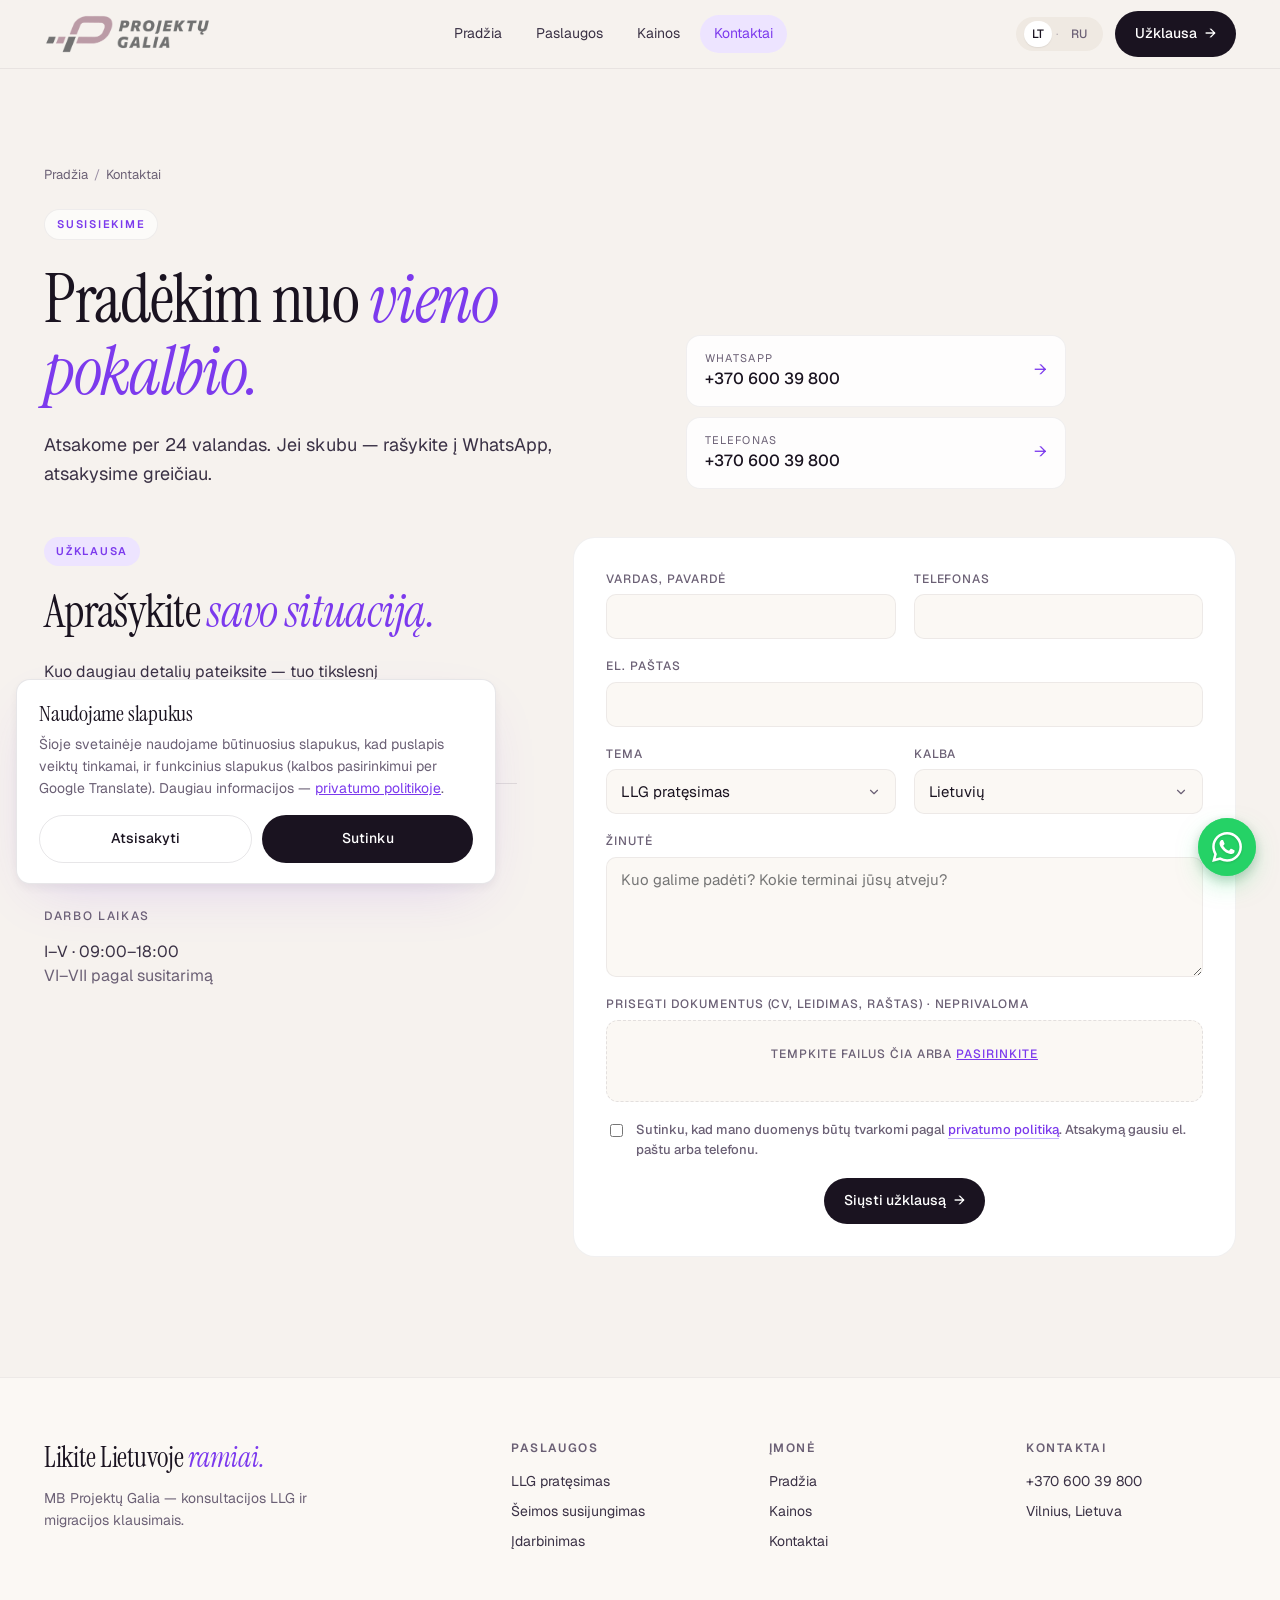
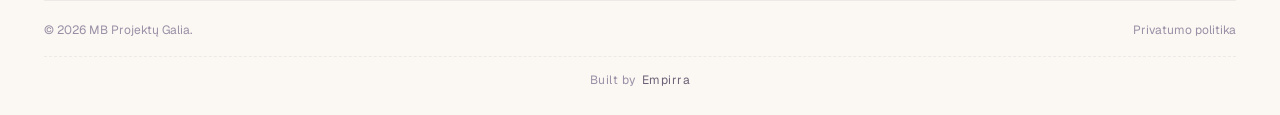
==== commit a2616b80: "feat: integruotas kliento logo (header + favicon + apple-touch-icon)" ====
--- a/contact.html
+++ b/contact.html
@@ -10,12 +10,14 @@
 <link rel="preconnect" href="https://fonts.gstatic.com" crossorigin>
 <link href="https://fonts.googleapis.com/css2?family=Instrument+Serif:ital@0;1&family=Geist:wght@300;400;500;600&display=swap" rel="stylesheet">
 <link rel="stylesheet" href="assets/styles.css">
+<link rel="icon" type="image/png" href="assets/favicon.png">
+<link rel="apple-touch-icon" href="assets/apple-touch-icon.png">
 </head>
 <body>
 
 <header class="nav">
   <div class="wrap nav-inner">
-    <a href="index.html" class="brand"><span class="brand-mark">P</span><span>Projektų <span class="word">Galia</span></span></a>
+    <a href="index.html" class="brand" aria-label="Projektų Galia"><img src="assets/logo.png" alt="Projektų Galia" width="167" height="40"></a>
     <nav class="nav-links">
       <a href="index.html">Pradžia</a>
       <a href="services.html">Paslaugos</a>
--- a/assets/styles.css
+++ b/assets/styles.css
@@ -171,26 +171,19 @@
 .brand {
   display: inline-flex;
   align-items: center;
-  gap: 10px;
-  font-family: var(--font-display);
-  font-size: 20px;
-  letter-spacing: -0.01em;
   color: var(--ink);
-}
-.brand-mark {
-  display: inline-grid;
-  place-items: center;
-  width: 32px;
-  height: 32px;
-  border-radius: 10px;
-  background: linear-gradient(135deg, var(--accent), var(--accent-2));
-  color: #fff;
-  font-family: var(--font-body);
-  font-size: 14px;
-  font-weight: 600;
-  letter-spacing: -0.02em;
-}
-.brand .word { font-style: italic; color: var(--accent); }
+  text-decoration: none;
+}
+.brand img {
+  display: block;
+  height: 40px;
+  width: auto;
+  max-width: 220px;
+  object-fit: contain;
+}
+@media (max-width: 540px) {
+  .brand img { height: 34px; max-width: 170px; }
+}
 
 .nav-links {
   display: flex;
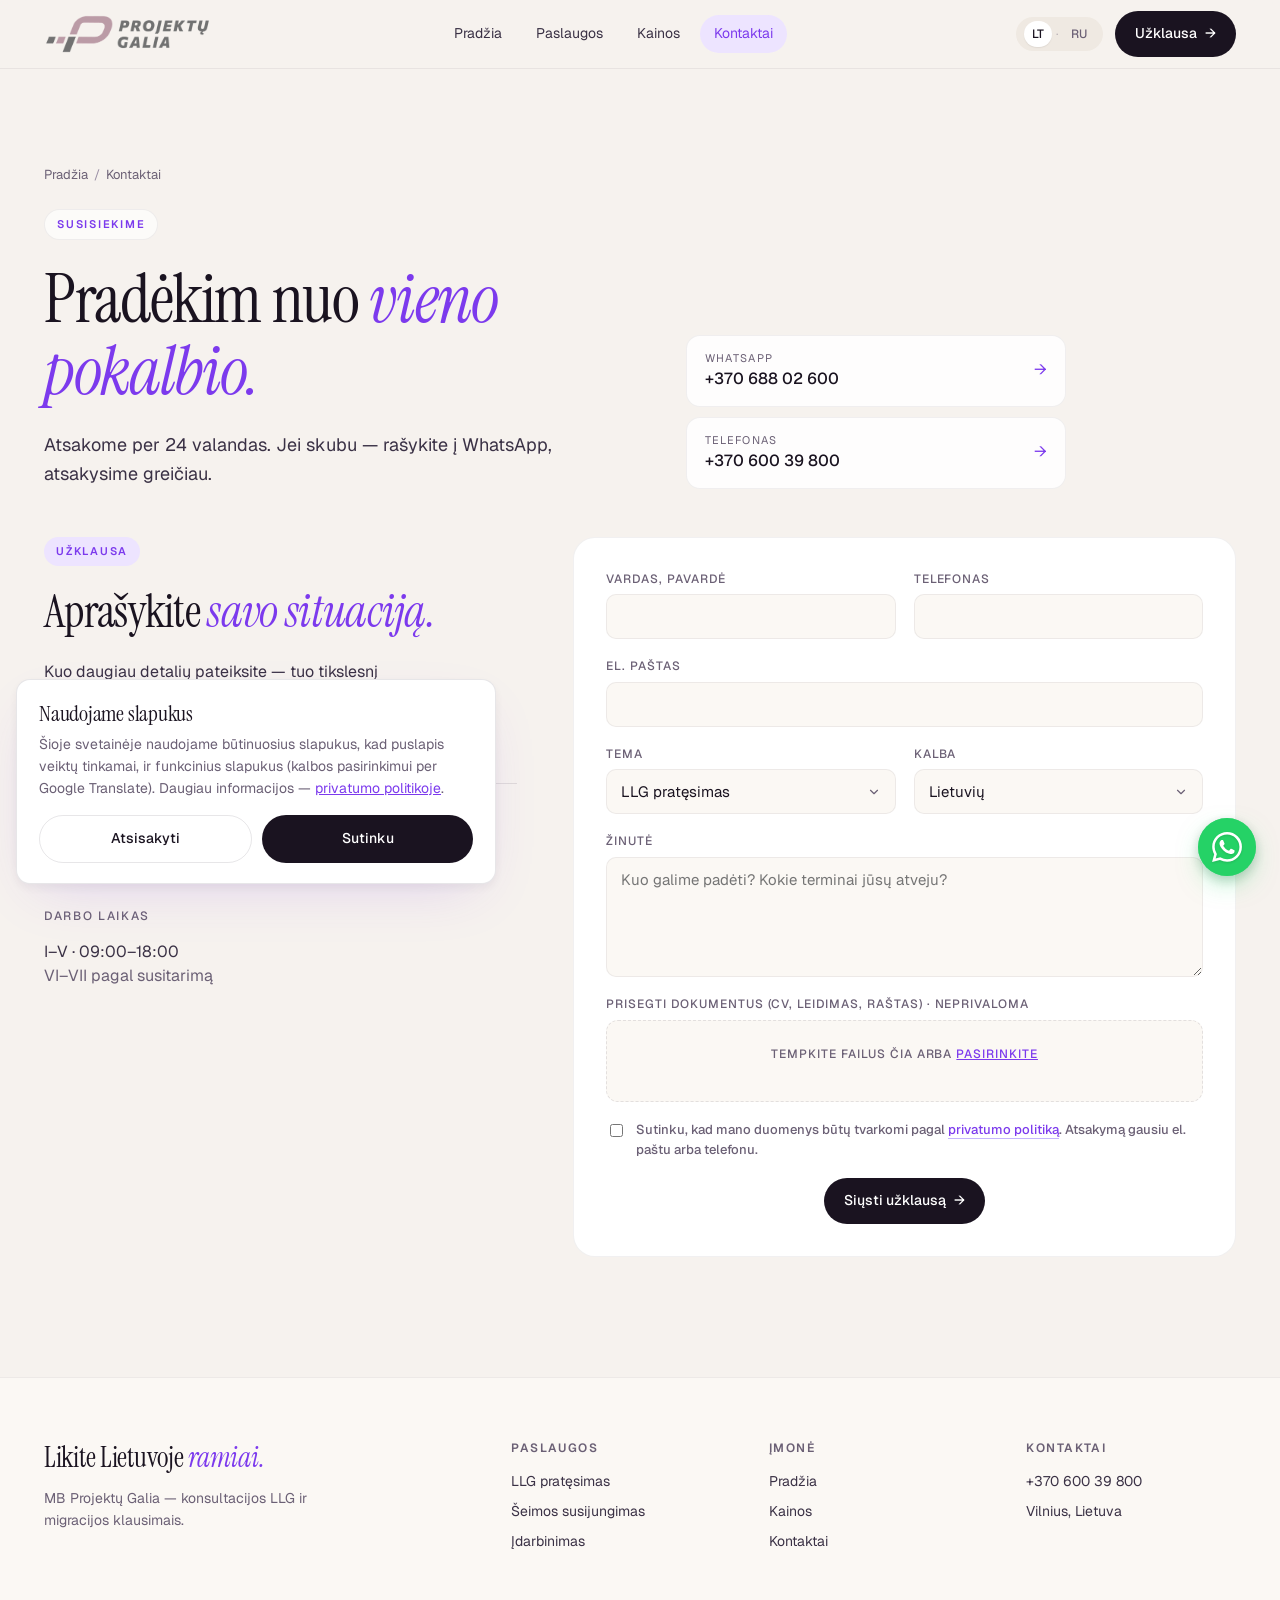
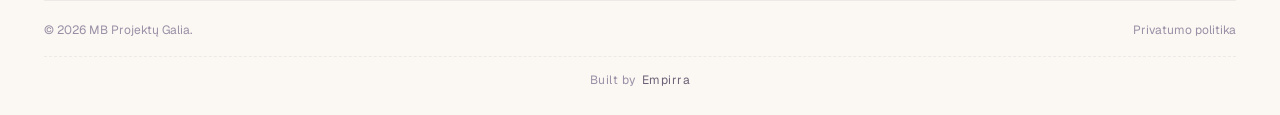
==== commit 38375272: "fix: WhatsApp numeris +37068802600, pašalintas v3/Imigracija iš hero eyebrow" ====
--- a/contact.html
+++ b/contact.html
@@ -49,7 +49,7 @@
       </div>
       <div class="reveal" style="align-self:end;">
         <div class="cta-channels">
-          <a href="https://wa.me/37060039800" class="cta-channel"><span class="ch-label"><small>WhatsApp</small><strong>+370 600 39 800</strong></span><span class="arrow">→</span></a>
+          <a href="https://wa.me/37068802600" class="cta-channel"><span class="ch-label"><small>WhatsApp</small><strong>+370 688 02 600</strong></span><span class="arrow">→</span></a>
           <a href="tel:+37060039800" class="cta-channel"><span class="ch-label"><small>Telefonas</small><strong>+370 600 39 800</strong></span><span class="arrow">→</span></a>
         </div>
       </div>
@@ -150,7 +150,7 @@
 </footer>
 
 <style>.form-success.show{display:inline!important;}</style>
-<a href="https://wa.me/37060039800" target="_blank" rel="noopener noreferrer" aria-label="Susisiekti per WhatsApp" class="wa-fab">
+<a href="https://wa.me/37068802600" target="_blank" rel="noopener noreferrer" aria-label="Susisiekti per WhatsApp" class="wa-fab">
   <svg viewBox="0 0 24 24" xmlns="http://www.w3.org/2000/svg" aria-hidden="true" focusable="false"><path d="M17.472 14.382c-.297-.149-1.758-.867-2.03-.967-.273-.099-.471-.148-.67.15-.197.297-.767.966-.94 1.164-.173.199-.347.223-.644.075-.297-.15-1.255-.463-2.39-1.475-.883-.788-1.48-1.761-1.653-2.059-.173-.297-.018-.458.13-.606.134-.133.297-.347.446-.52.149-.174.198-.298.298-.497.099-.198.05-.371-.025-.52-.075-.149-.669-1.612-.916-2.207-.242-.579-.487-.5-.669-.51l-.57-.01c-.198 0-.52.074-.792.372-.272.297-1.04 1.016-1.04 2.479 0 1.462 1.065 2.875 1.213 3.074.149.198 2.096 3.2 5.077 4.487.709.306 1.262.489 1.694.625.712.227 1.36.195 1.871.118.571-.085 1.758-.719 2.006-1.413.248-.694.248-1.289.173-1.413-.074-.124-.272-.198-.57-.347m-5.421 7.403h-.004a9.87 9.87 0 0 1-5.031-1.378l-.361-.214-3.741.982.998-3.648-.235-.374a9.86 9.86 0 0 1-1.51-5.26c.001-5.45 4.436-9.884 9.888-9.884 2.64 0 5.122 1.03 6.988 2.898a9.825 9.825 0 0 1 2.893 6.994c-.003 5.45-4.437 9.884-9.885 9.884m8.413-18.297A11.815 11.815 0 0 0 12.05 0C5.495 0 .16 5.335.157 11.892c0 2.096.547 4.142 1.588 5.945L.057 24l6.305-1.654a11.882 11.882 0 0 0 5.683 1.448h.005c6.554 0 11.89-5.335 11.893-11.893A11.821 11.821 0 0 0 20.464 3.488"/></svg>
 </a>
 <div id="google_translate_element" aria-hidden="true"></div>
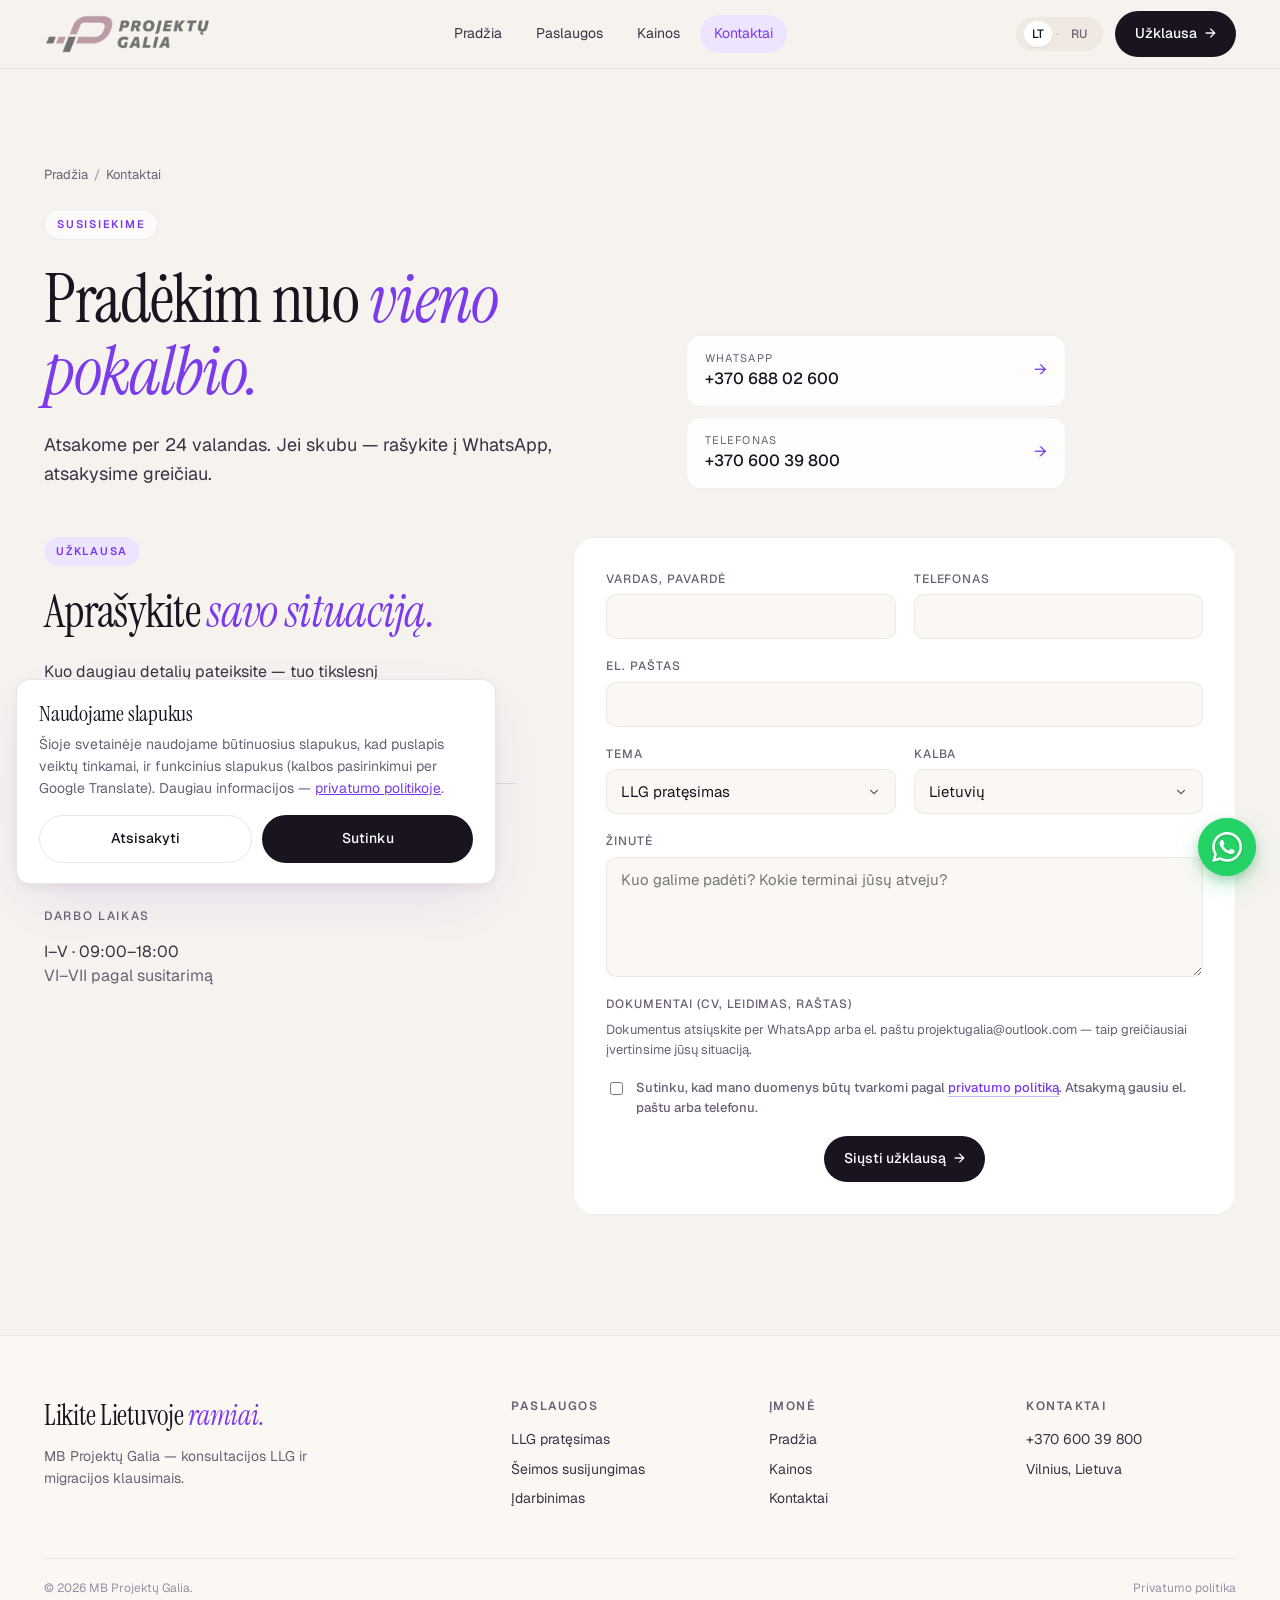
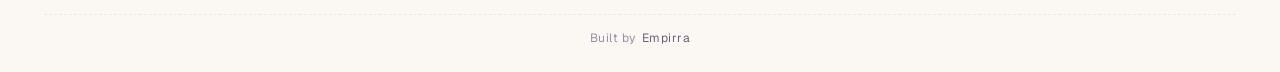
==== commit 824a8497: "feat: kontaktų forma prijungta prie Formspree (el. pašto pristatymas klientui)" ====
--- a/contact.html
+++ b/contact.html
@@ -75,7 +75,9 @@
         </div>
       </div>
 
-      <form class="contact-form reveal" novalidate>
+      <form class="contact-form reveal" action="https://formspree.io/f/xgodbnly" method="POST" novalidate>
+        <input type="text" name="_gotcha" tabindex="-1" autocomplete="off" aria-hidden="true" style="position:absolute;left:-9999px;width:1px;height:1px;opacity:0;">
+        <input type="hidden" name="_subject" value="Nauja užklausa — Projektų Galia">
         <div class="form-grid">
           <div class="field">
             <label for="name">Vardas, pavardė</label>
@@ -113,15 +115,11 @@
             <textarea id="msg" name="msg" placeholder="Kuo galime padėti? Kokie terminai jūsų atveju?"></textarea>
           </div>
           <div class="field full">
-            <label>Prisegti dokumentus (CV, leidimas, raštas) · neprivaloma</label>
-            <label class="file-drop">
-              <input type="file" name="files" multiple>
-              <div>Tempkite failus čia arba <u>pasirinkite</u></div>
-              <div class="files"></div>
-            </label>
+            <label>Dokumentai (CV, leidimas, raštas)</label>
+            <p style="margin:0;font-size:13px;color:var(--ink-3);">Dokumentus atsiųskite per <a href="https://wa.me/37068802600" target="_blank" rel="noopener">WhatsApp</a> arba el. paštu <a href="mailto:projektugalia@outlook.com">projektugalia@outlook.com</a> — taip greičiausiai įvertinsime jūsų situaciją.</p>
           </div>
           <div class="field full consent">
-            <input id="agree" type="checkbox" required>
+            <input id="agree" type="checkbox" name="sutikimas" value="Taip" required>
             <label for="agree" style="font-size:13px;letter-spacing:0;text-transform:none;color:var(--ink-3);">
               Sutinku, kad mano duomenys būtų tvarkomi pagal <a href="#">privatumo politiką</a>. Atsakymą gausiu el. paštu arba telefonu.
             </label>
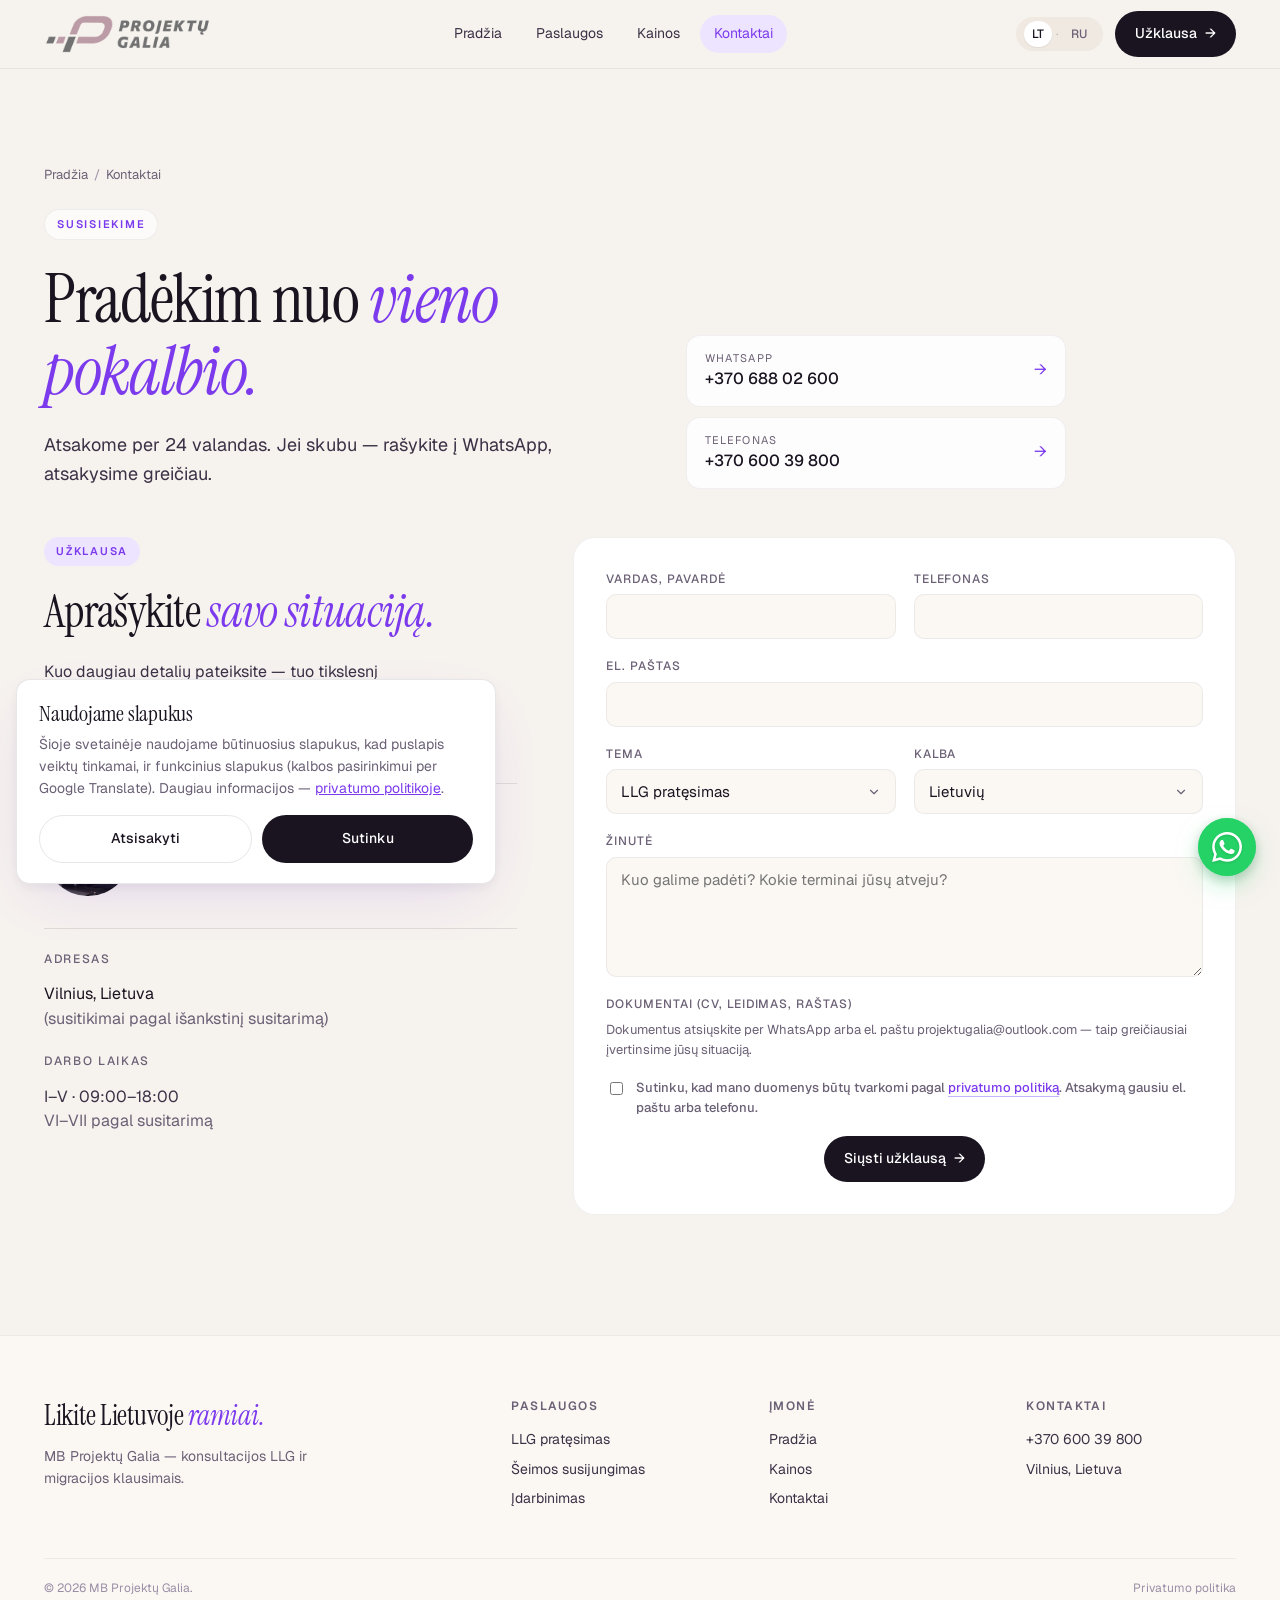
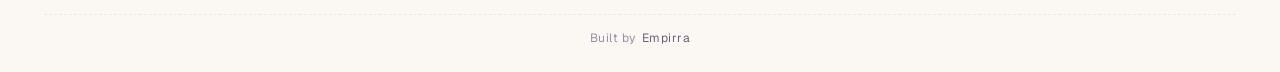
==== commit 29abfc38: "feat: pridėta konsultantės Galinos Žur nuotrauka kontaktų puslapyje Co-Authored-By: Claude Sonnet 5 " ====
--- a/contact.html
+++ b/contact.html
@@ -65,7 +65,15 @@
         <h2>Aprašykite <span class="it">savo situaciją.</span></h2>
         <p style="margin-top:24px;max-width:36ch;">Kuo daugiau detalių pateiksite — tuo tikslesnį atsakymą ir kainą gausite. Galite prisegti dokumentus (CV, esamas leidimas, raštai).</p>
 
-        <div style="margin-top:48px;border-top:1px solid var(--line);padding-top:24px;">
+        <div style="margin-top:48px;border-top:1px solid var(--line);padding-top:24px;display:flex;gap:16px;align-items:center;">
+          <img src="assets/team-photo.jpg" alt="Jūsų konsultantė" width="88" height="88" loading="lazy" style="width:88px;height:88px;border-radius:50%;object-fit:cover;object-position:center top;flex:none;">
+          <div>
+            <p style="margin:0;font-weight:600;color:var(--ink);">Galina Žur</p>
+            <p style="margin:4px 0 0;font-size:13px;color:var(--ink-3);">LLG ir migracijos konsultantė</p>
+          </div>
+        </div>
+
+        <div style="margin-top:32px;border-top:1px solid var(--line);padding-top:24px;">
           <h4 style="font-family:var(--font-body);font-size:12px;letter-spacing:.14em;text-transform:uppercase;color:var(--ink-3);font-weight:500;margin-bottom:16px;">Adresas</h4>
           <p style="margin:0;color:var(--ink);">Vilnius, Lietuva<br><span style="color:var(--ink-3);">(susitikimai pagal išankstinį susitarimą)</span></p>
         </div>
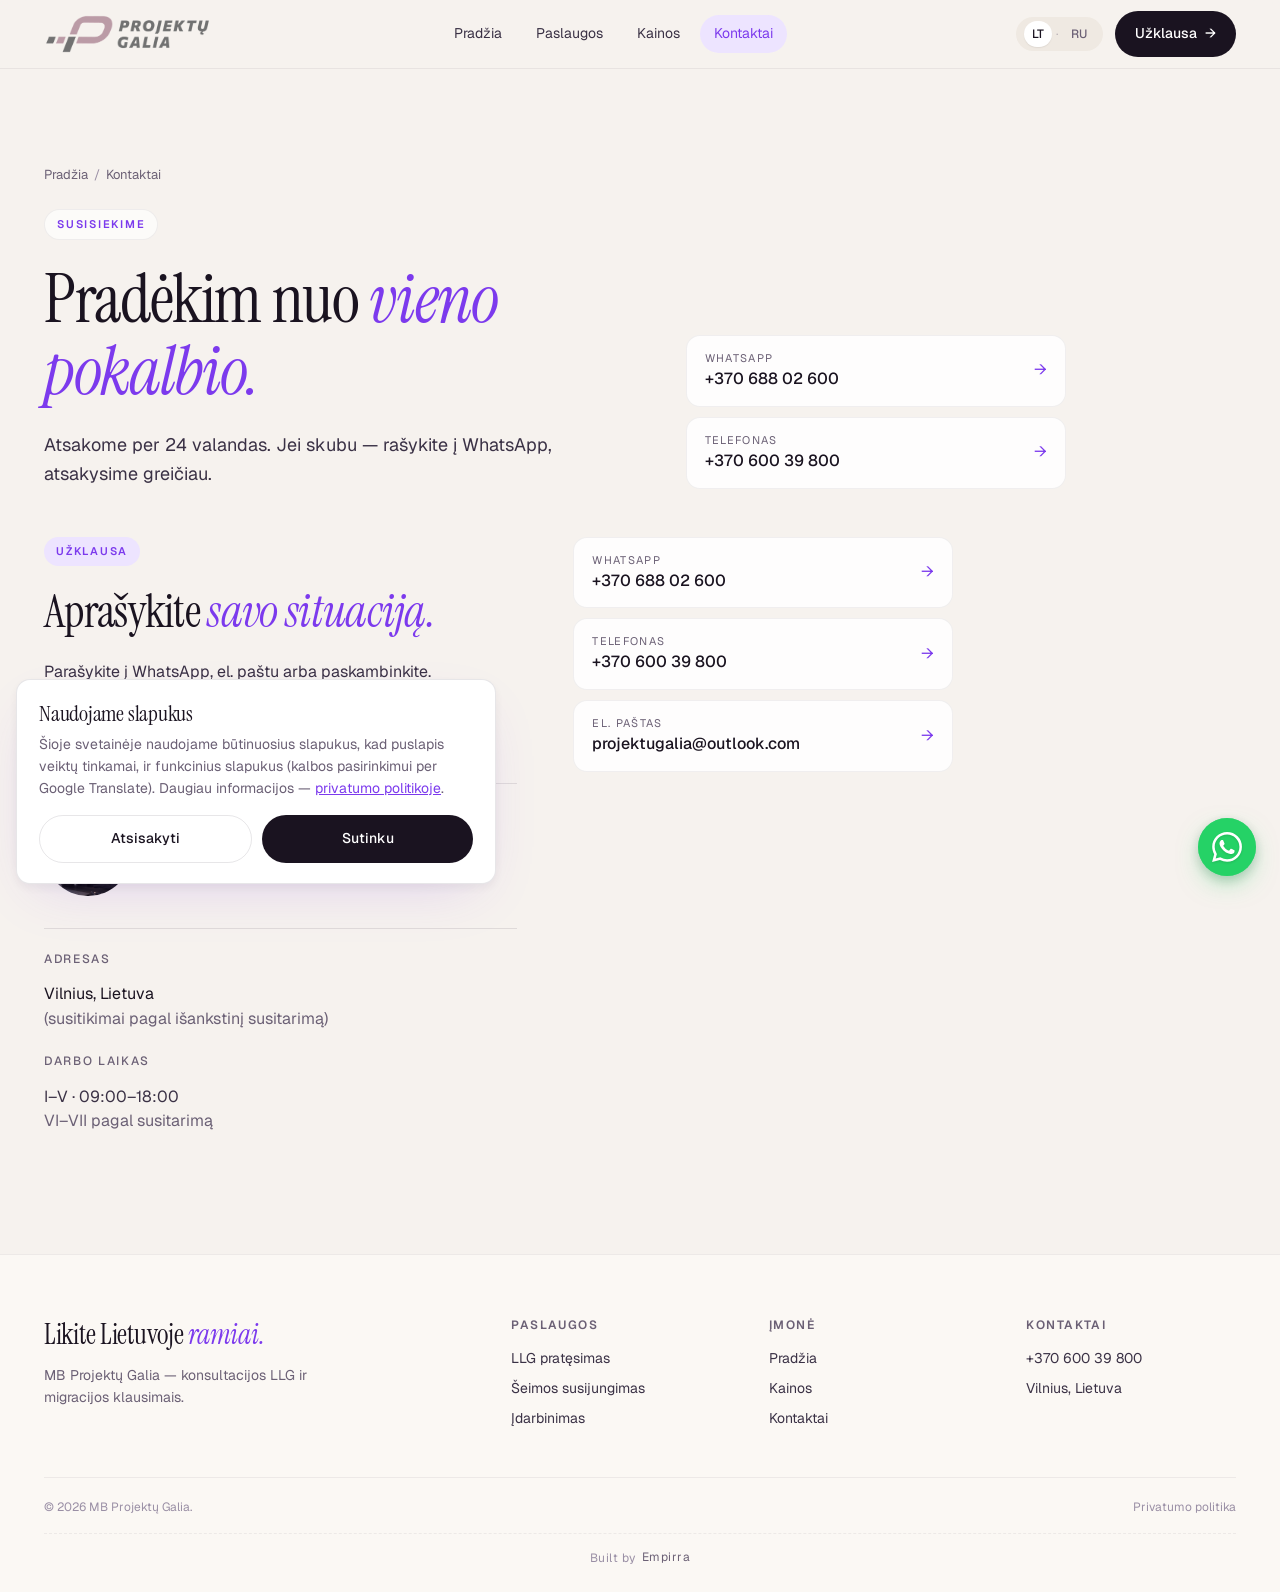
==== commit 1104dabc: "fix: kontaktų puslapyje forma pakeista paprastais kontaktais (WhatsApp, tel., el. paštas) Klientė ne" ====
--- a/contact.html
+++ b/contact.html
@@ -63,7 +63,7 @@
       <div class="reveal">
         <div class="eyebrow" style="margin-bottom:20px;">Užklausa</div>
         <h2>Aprašykite <span class="it">savo situaciją.</span></h2>
-        <p style="margin-top:24px;max-width:36ch;">Kuo daugiau detalių pateiksite — tuo tikslesnį atsakymą ir kainą gausite. Galite prisegti dokumentus (CV, esamas leidimas, raštai).</p>
+        <p style="margin-top:24px;max-width:36ch;">Parašykite į WhatsApp, el. paštu arba paskambinkite. Dokumentus (CV, esamas leidimas, raštai) galite atsiųsti ten pat.</p>
 
         <div style="margin-top:48px;border-top:1px solid var(--line);padding-top:24px;display:flex;gap:16px;align-items:center;">
           <img src="assets/team-photo.jpg" alt="Jūsų konsultantė" width="88" height="88" loading="lazy" style="width:88px;height:88px;border-radius:50%;object-fit:cover;object-position:center top;flex:none;">
@@ -83,61 +83,11 @@
         </div>
       </div>
 
-      <form class="contact-form reveal" action="https://formspree.io/f/xgodbnly" method="POST" novalidate>
-        <input type="text" name="_gotcha" tabindex="-1" autocomplete="off" aria-hidden="true" style="position:absolute;left:-9999px;width:1px;height:1px;opacity:0;">
-        <input type="hidden" name="_subject" value="Nauja užklausa — Projektų Galia">
-        <div class="form-grid">
-          <div class="field">
-            <label for="name">Vardas, pavardė</label>
-            <input id="name" type="text" name="name" required autocomplete="name">
-          </div>
-          <div class="field">
-            <label for="phone">Telefonas</label>
-            <input id="phone" type="tel" name="phone" autocomplete="tel">
-          </div>
-          <div class="field full">
-            <label for="email">El. paštas</label>
-            <input id="email" type="email" name="email" required autocomplete="email">
-          </div>
-          <div class="field">
-            <label for="topic">Tema</label>
-            <select id="topic" name="topic">
-              <option>LLG pratęsimas</option>
-              <option>Šeimos susijungimas</option>
-              <option>Įdarbinimas (įmonė)</option>
-              <option>Studijos</option>
-              <option>Dokumentai / vertimai</option>
-              <option>Kita</option>
-            </select>
-          </div>
-          <div class="field">
-            <label for="lang">Kalba</label>
-            <select id="lang" name="lang">
-              <option>Lietuvių</option>
-              <option>Русский</option>
-              <option>English</option>
-            </select>
-          </div>
-          <div class="field full">
-            <label for="msg">Žinutė</label>
-            <textarea id="msg" name="msg" placeholder="Kuo galime padėti? Kokie terminai jūsų atveju?"></textarea>
-          </div>
-          <div class="field full">
-            <label>Dokumentai (CV, leidimas, raštas)</label>
-            <p style="margin:0;font-size:13px;color:var(--ink-3);">Dokumentus atsiųskite per <a href="https://wa.me/37068802600" target="_blank" rel="noopener">WhatsApp</a> arba el. paštu <a href="mailto:projektugalia@outlook.com">projektugalia@outlook.com</a> — taip greičiausiai įvertinsime jūsų situaciją.</p>
-          </div>
-          <div class="field full consent">
-            <input id="agree" type="checkbox" name="sutikimas" value="Taip" required>
-            <label for="agree" style="font-size:13px;letter-spacing:0;text-transform:none;color:var(--ink-3);">
-              Sutinku, kad mano duomenys būtų tvarkomi pagal <a href="#">privatumo politiką</a>. Atsakymą gausiu el. paštu arba telefonu.
-            </label>
-          </div>
-          <div class="field full" style="display:flex;gap:12px;flex-wrap:wrap;align-items:center;">
-            <button type="submit" class="btn btn-accent">Siųsti užklausą <span class="arrow">→</span></button>
-            <span class="form-success" style="display:none;color:var(--ok);font-size:14px;">Ačiū — gavome jūsų užklausą. Atsakysime per 24 val.</span>
-          </div>
-        </div>
-      </form>
+      <div class="cta-channels reveal" style="align-self:start;">
+        <a href="https://wa.me/37068802600" target="_blank" rel="noopener" class="cta-channel"><span class="ch-label"><small>WhatsApp</small><strong>+370 688 02 600</strong></span><span class="arrow">→</span></a>
+        <a href="tel:+37060039800" class="cta-channel"><span class="ch-label"><small>Telefonas</small><strong>+370 600 39 800</strong></span><span class="arrow">→</span></a>
+        <a href="mailto:projektugalia@outlook.com" class="cta-channel"><span class="ch-label"><small>El. paštas</small><strong>projektugalia@outlook.com</strong></span><span class="arrow">→</span></a>
+      </div>
     </div>
   </div>
 </section>
@@ -155,7 +105,6 @@
   </div>
 </footer>
 
-<style>.form-success.show{display:inline!important;}</style>
 <a href="https://wa.me/37068802600" target="_blank" rel="noopener noreferrer" aria-label="Susisiekti per WhatsApp" class="wa-fab">
   <svg viewBox="0 0 24 24" xmlns="http://www.w3.org/2000/svg" aria-hidden="true" focusable="false"><path d="M17.472 14.382c-.297-.149-1.758-.867-2.03-.967-.273-.099-.471-.148-.67.15-.197.297-.767.966-.94 1.164-.173.199-.347.223-.644.075-.297-.15-1.255-.463-2.39-1.475-.883-.788-1.48-1.761-1.653-2.059-.173-.297-.018-.458.13-.606.134-.133.297-.347.446-.52.149-.174.198-.298.298-.497.099-.198.05-.371-.025-.52-.075-.149-.669-1.612-.916-2.207-.242-.579-.487-.5-.669-.51l-.57-.01c-.198 0-.52.074-.792.372-.272.297-1.04 1.016-1.04 2.479 0 1.462 1.065 2.875 1.213 3.074.149.198 2.096 3.2 5.077 4.487.709.306 1.262.489 1.694.625.712.227 1.36.195 1.871.118.571-.085 1.758-.719 2.006-1.413.248-.694.248-1.289.173-1.413-.074-.124-.272-.198-.57-.347m-5.421 7.403h-.004a9.87 9.87 0 0 1-5.031-1.378l-.361-.214-3.741.982.998-3.648-.235-.374a9.86 9.86 0 0 1-1.51-5.26c.001-5.45 4.436-9.884 9.888-9.884 2.64 0 5.122 1.03 6.988 2.898a9.825 9.825 0 0 1 2.893 6.994c-.003 5.45-4.437 9.884-9.885 9.884m8.413-18.297A11.815 11.815 0 0 0 12.05 0C5.495 0 .16 5.335.157 11.892c0 2.096.547 4.142 1.588 5.945L.057 24l6.305-1.654a11.882 11.882 0 0 0 5.683 1.448h.005c6.554 0 11.89-5.335 11.893-11.893A11.821 11.821 0 0 0 20.464 3.488"/></svg>
 </a>
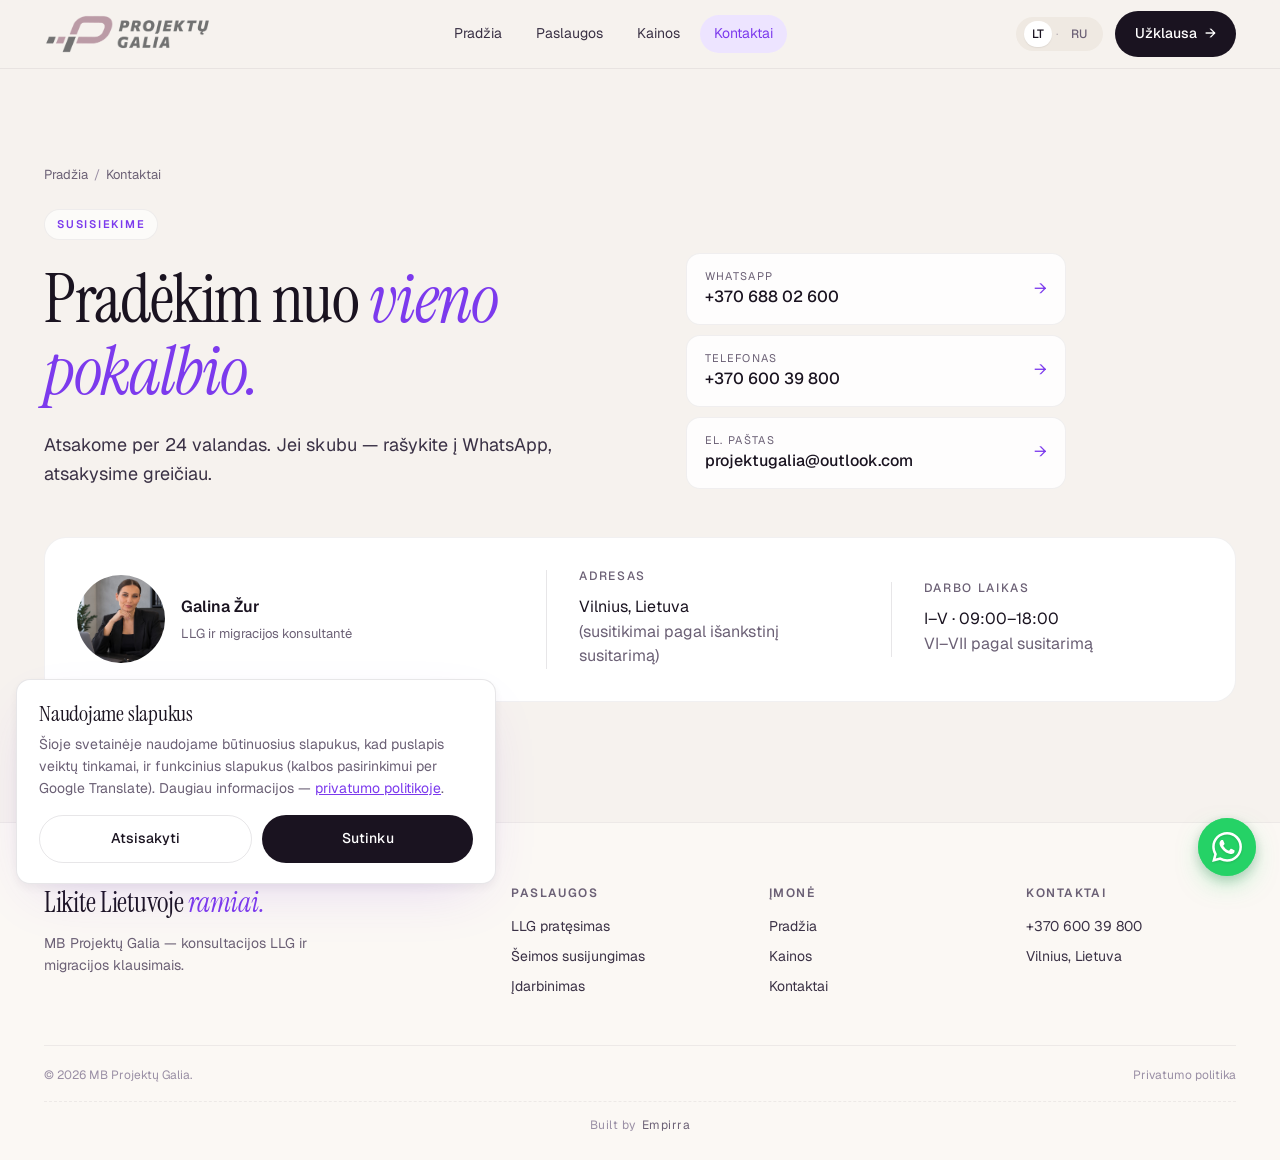
==== commit 6195e3db: "fix: kontaktų puslapis be formos — konsultantė, adresas ir darbo laikas vienoje kortelėje Pašalintas" ====
--- a/contact.html
+++ b/contact.html
@@ -51,42 +51,30 @@
         <div class="cta-channels">
           <a href="https://wa.me/37068802600" class="cta-channel"><span class="ch-label"><small>WhatsApp</small><strong>+370 688 02 600</strong></span><span class="arrow">→</span></a>
           <a href="tel:+37060039800" class="cta-channel"><span class="ch-label"><small>Telefonas</small><strong>+370 600 39 800</strong></span><span class="arrow">→</span></a>
+          <a href="mailto:projektugalia@outlook.com" class="cta-channel"><span class="ch-label"><small>El. paštas</small><strong>projektugalia@outlook.com</strong></span><span class="arrow">→</span></a>
         </div>
       </div>
     </div>
   </div>
 </section>
 
-<section class="section" id="form" style="padding-top:0;">
+<section class="section" id="info" style="padding-top:0;">
   <div class="wrap">
-    <div class="why" style="grid-template-columns: 5fr 7fr;">
-      <div class="reveal">
-        <div class="eyebrow" style="margin-bottom:20px;">Užklausa</div>
-        <h2>Aprašykite <span class="it">savo situaciją.</span></h2>
-        <p style="margin-top:24px;max-width:36ch;">Parašykite į WhatsApp, el. paštu arba paskambinkite. Dokumentus (CV, esamas leidimas, raštai) galite atsiųsti ten pat.</p>
-
-        <div style="margin-top:48px;border-top:1px solid var(--line);padding-top:24px;display:flex;gap:16px;align-items:center;">
-          <img src="assets/team-photo.jpg" alt="Jūsų konsultantė" width="88" height="88" loading="lazy" style="width:88px;height:88px;border-radius:50%;object-fit:cover;object-position:center top;flex:none;">
-          <div>
-            <p style="margin:0;font-weight:600;color:var(--ink);">Galina Žur</p>
-            <p style="margin:4px 0 0;font-size:13px;color:var(--ink-3);">LLG ir migracijos konsultantė</p>
-          </div>
-        </div>
-
-        <div style="margin-top:32px;border-top:1px solid var(--line);padding-top:24px;">
-          <h4 style="font-family:var(--font-body);font-size:12px;letter-spacing:.14em;text-transform:uppercase;color:var(--ink-3);font-weight:500;margin-bottom:16px;">Adresas</h4>
-          <p style="margin:0;color:var(--ink);">Vilnius, Lietuva<br><span style="color:var(--ink-3);">(susitikimai pagal išankstinį susitarimą)</span></p>
-        </div>
-        <div style="margin-top:24px;">
-          <h4 style="font-family:var(--font-body);font-size:12px;letter-spacing:.14em;text-transform:uppercase;color:var(--ink-3);font-weight:500;margin-bottom:16px;">Darbo laikas</h4>
-          <p style="margin:0;">I–V · 09:00–18:00<br><span style="color:var(--ink-3);">VI–VII pagal susitarimą</span></p>
+    <div class="contact-info reveal">
+      <div class="ci-person">
+        <img src="assets/team-photo.jpg" alt="Jūsų konsultantė" width="88" height="88" loading="lazy">
+        <div>
+          <p class="ci-name">Galina Žur</p>
+          <p class="ci-role">LLG ir migracijos konsultantė</p>
         </div>
       </div>
-
-      <div class="cta-channels reveal" style="align-self:start;">
-        <a href="https://wa.me/37068802600" target="_blank" rel="noopener" class="cta-channel"><span class="ch-label"><small>WhatsApp</small><strong>+370 688 02 600</strong></span><span class="arrow">→</span></a>
-        <a href="tel:+37060039800" class="cta-channel"><span class="ch-label"><small>Telefonas</small><strong>+370 600 39 800</strong></span><span class="arrow">→</span></a>
-        <a href="mailto:projektugalia@outlook.com" class="cta-channel"><span class="ch-label"><small>El. paštas</small><strong>projektugalia@outlook.com</strong></span><span class="arrow">→</span></a>
+      <div class="ci-block">
+        <h4>Adresas</h4>
+        <p>Vilnius, Lietuva<br><span>(susitikimai pagal išankstinį susitarimą)</span></p>
+      </div>
+      <div class="ci-block">
+        <h4>Darbo laikas</h4>
+        <p>I–V · 09:00–18:00<br><span>VI–VII pagal susitarimą</span></p>
       </div>
     </div>
   </div>
--- a/assets/styles.css
+++ b/assets/styles.css
@@ -1171,6 +1171,30 @@
 
 @media (max-width: 900px) { .price-grid { grid-template-columns: 1fr; } }
 
+/* ========== CONTACT INFO ========== */
+.contact-info {
+  display: grid;
+  grid-template-columns: 1.4fr 1fr 1fr;
+  gap: 32px;
+  align-items: center;
+  background: #fff;
+  border: 1px solid var(--line-2);
+  border-radius: var(--radius-lg);
+  padding: 32px;
+}
+.ci-person { display: flex; gap: 16px; align-items: center; }
+.ci-person img { width: 88px; height: 88px; border-radius: 50%; object-fit: cover; object-position: center top; flex: none; }
+.ci-name { margin: 0; font-weight: 600; color: var(--ink); }
+.ci-role { margin: 4px 0 0; font-size: 13px; color: var(--ink-3); }
+.ci-block { border-left: 1px solid var(--line); padding-left: 32px; }
+.ci-block h4 { font-family: var(--font-body); font-size: 12px; letter-spacing: .14em; text-transform: uppercase; color: var(--ink-3); font-weight: 500; margin-bottom: 12px; }
+.ci-block p { margin: 0; color: var(--ink); }
+.ci-block span { color: var(--ink-3); }
+@media (max-width: 820px) {
+  .contact-info { grid-template-columns: 1fr; gap: 24px; padding: 24px 20px; }
+  .ci-block { border-left: 0; padding-left: 0; border-top: 1px solid var(--line); padding-top: 24px; }
+}
+
 /* ========== CONTACT FORM ========== */
 .contact-form {
   background: #fff;
